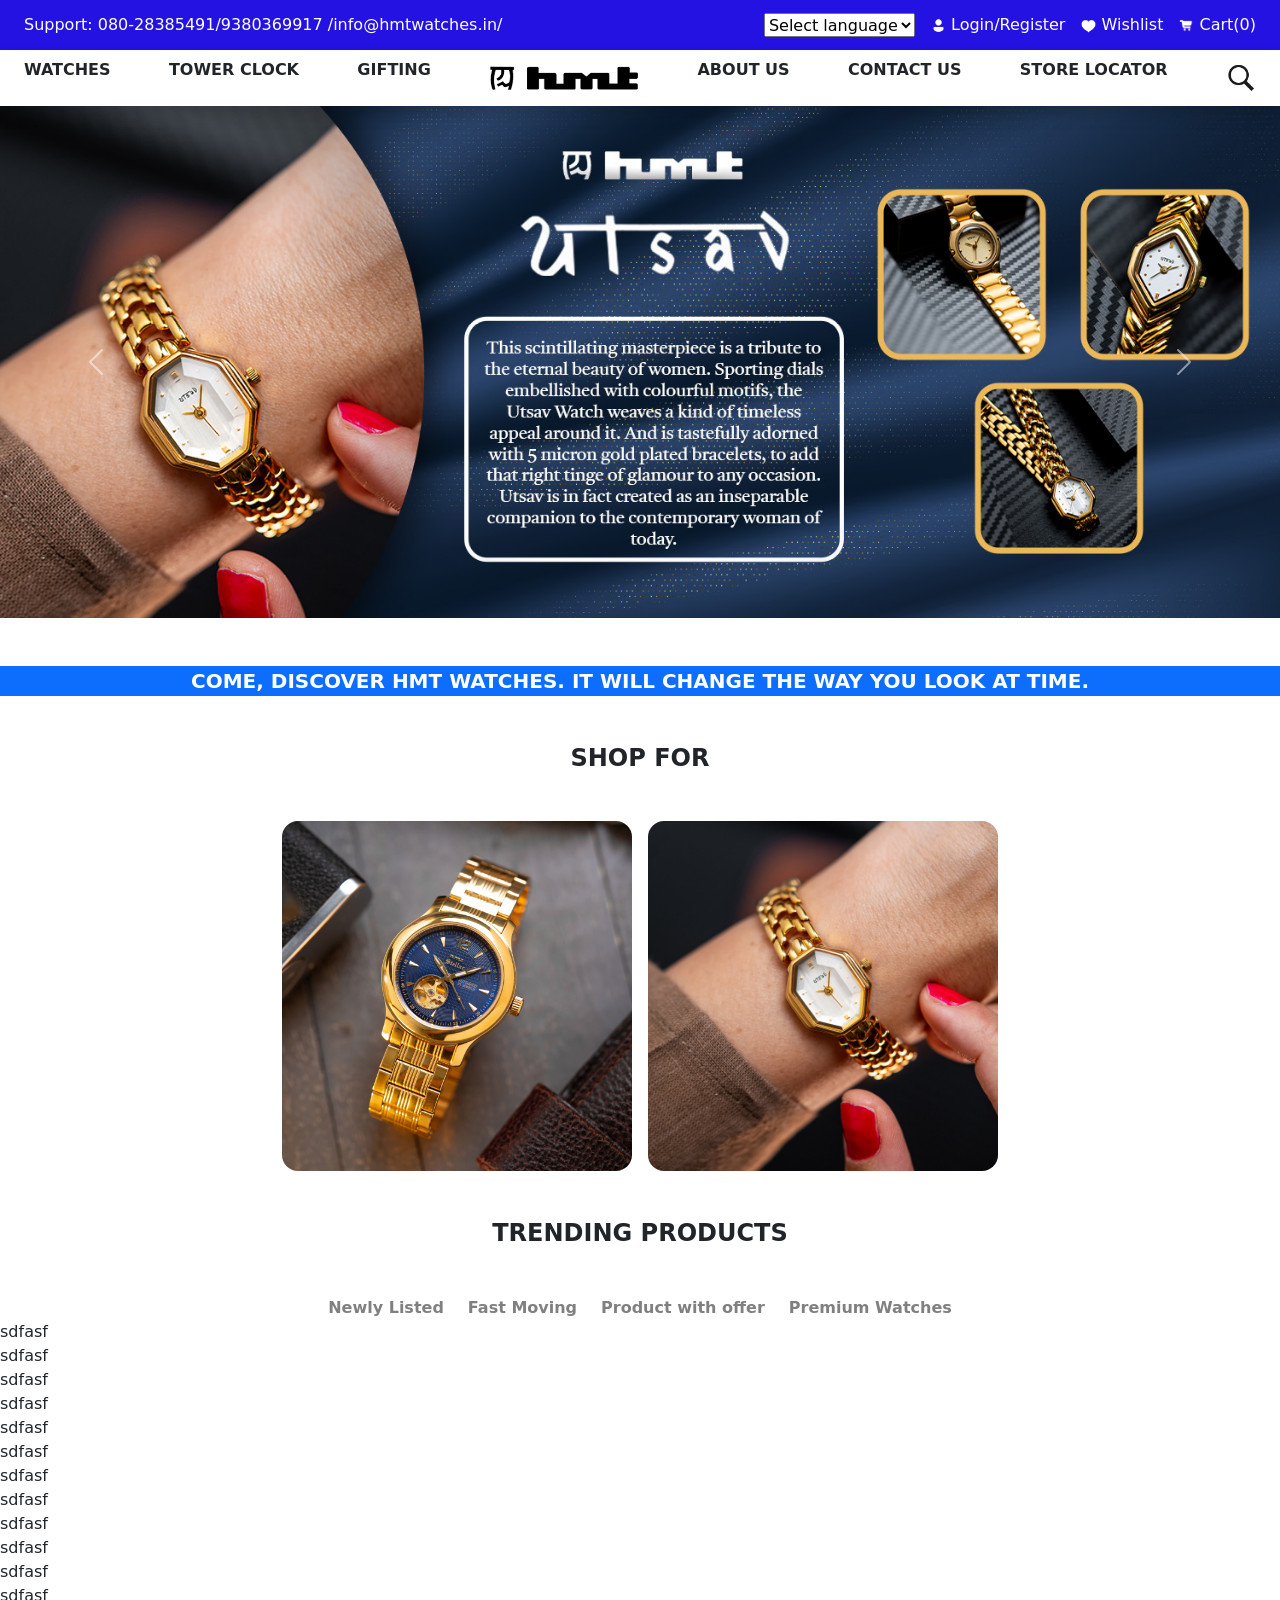
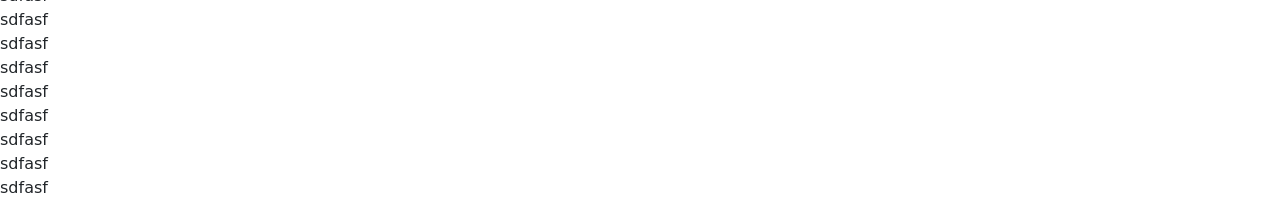
==== pages/homepage.html @ 68fa41b1 "HMT using Bootstrap started" ====
<!DOCTYPE html>
<html lang="en">
<head>
    <meta charset="UTF-8">
    <meta name="viewport" content="width=device-width, initial-scale=1.0">
    <title>HMT-Bootstrap</title>
    <link rel="stylesheet" href="/styles/style.css">
    <link href="https://cdn.jsdelivr.net/npm/bootstrap@5.3.8/dist/css/bootstrap.min.css" rel="stylesheet" integrity="sha384-sRIl4kxILFvY47J16cr9ZwB07vP4J8+LH7qKQnuqkuIAvNWLzeN8tE5YBujZqJLB" crossorigin="anonymous">
</head>
<body>
    <div class="navbar nav1  d-flex flex-wrap">
        <div class="support text-white px-4">Support: 080-28385491/9380369917 /info@hmtwatches.in/</div>
        <div class="cont px-4">
            <div class="options d-flex gap-3 text-white">
                <select name="language" id="language">
                    <option value="default">Select language </option>
                    <option value="Hindi">Hindi</option>
                </select>
                <div class="login-register">
                    <img src="/icons/user.png" alt="user image" id="icons">
                    Login/Register
                </div>
                <div class="wishlist">
                    <img src="/icons/heart.png" alt="heart image" id="icons">
                    Wishlist
                </div>
                <div class="cart">
                    <img src="/icons/cart.png" alt="user image" id="icons">
                    Cart(0)
                </div>
            </div>
        </div>
    </div>
    <div class="navbar px-4 d-flex gap-5 shadow fw-bold sticky-top bg-white">
        <P>WATCHES</P>
        <P>TOWER CLOCK</P>
        <p>GIFTING</p>
        <img src="/icons/logo.png" alt="logo" style="width: 150px; height: 31px;">
        <p>ABOUT US</p>
        <p>CONTACT US</p>
        <p>STORE LOCATOR</p>
        <img src="/icons/search.png" alt="search" id="icons" style="width: 30px; height: 30px;" >
    </div>

    <div class="carousel slide" id="carouselExampleAutoplaying" data-bs-ride="carousel">
        <div class="carousel-inner">
            <div class="carousel-item active">
                <img src="/images/image5.jpg" alt="Image1" class="d-block w-100">
            </div>
            <div class="carousel-item">
                <img src="/images/image5.jpg" alt="Image2" class="d-block w-100">
            </div>
            <div class="carousel-item">
                <img src="/images/image5.jpg" alt="Image3" class="d-block w-100">
            </div>
            <div class="carousel-item">
                <img src="/images/image5.jpg" alt="Image4" class="d-block w-100">
            </div>
            <div class="carousel-item ">
                <img src="/images/image5.jpg" alt="Image5" class="d-block w-100">
            </div>
        </div>

        <button class="carousel-control-prev" type="button" data-bs-target="#carouselExampleAutoplaying" data-bs-slide="prev">
            <span class="carousel-control-prev-icon" aria-hidden="true"></span>
            <span class="visually-hidden">Previous</span>
        </button>
        <button class="carousel-control-next" type="button" data-bs-target="#carouselExampleAutoplaying" data-bs-slide="next">
            <span class="carousel-control-next-icon" aria-hidden="true"></span>
            <span class="visually-hidden">Next</span>
        </button>


    </div>
    <div class="lead d-flex justify-content-center mt-5  fw-bold text-white bg-primary">COME, DISCOVER HMT WATCHES. IT WILL CHANGE THE WAY YOU LOOK AT TIME.</div>


    <div class="container">
        <h4 class="fw-bold d-flex justify-content-center mt-5 mb-5">SHOP FOR</h4>
    </div>
    <div class="img-cont d-flex flex-wrap justify-content-center gap-3">
        <img src="/images/men.jpg" alt="Men watch image" id="watch-men" class="rounded-4">
        <img src="/images/women.jpg" alt="Women watch image" id="watch-women" class="rounded-4">
    </div>

    <div class="container">
        <h4 class="fw-bold d-flex justify-content-center mt-5 mb-5"> TRENDING PRODUCTS</h4>
        <div class="options-cont d-flex gap-4 justify-content-center fw-bold">
            <div class="option">
                Newly Listed
            </div>
            <div class="option">
                Fast Moving
            </div>
            <div class="option">
                Product with offer
            </div>
            <div class="option">
                Premium Watches
            </div>
        </div>
    </div>

<div>sdfasf</div>
<div>sdfasf</div>
<div>sdfasf</div>
<div>sdfasf</div>
<div>sdfasf</div>
<div>sdfasf</div>
<div>sdfasf</div>
<div>sdfasf</div>
<div>sdfasf</div>
<div>sdfasf</div>
<div>sdfasf</div>
<div>sdfasf</div>
<div>sdfasf</div>
<div>sdfasf</div>
<div>sdfasf</div>




<div>sdfasf</div>


<div>sdfasf</div>

<div>sdfasf</div>










<div>sdfasf</div>


    <div>sdfasf</div>


    <script src="https://cdn.jsdelivr.net/npm/bootstrap@5.3.8/dist/js/bootstrap.bundle.min.js" integrity="sha384-FKyoEForCGlyvwx9Hj09JcYn3nv7wiPVlz7YYwJrWVcXK/BmnVDxM+D2scQbITxI" crossorigin="anonymous"></script>
</body>
</html>
---- styles/style.css ----
.nav1{
    background-color: rgb(35, 18, 226);
    min-height: 50px;
}

#icons{
    width: 15px;
    height: 15px;
}

#watch-men{
    max-width: 350px;
    
}
#watch-women{
    max-width: 350px;

}
.option{
    color: grey;
}
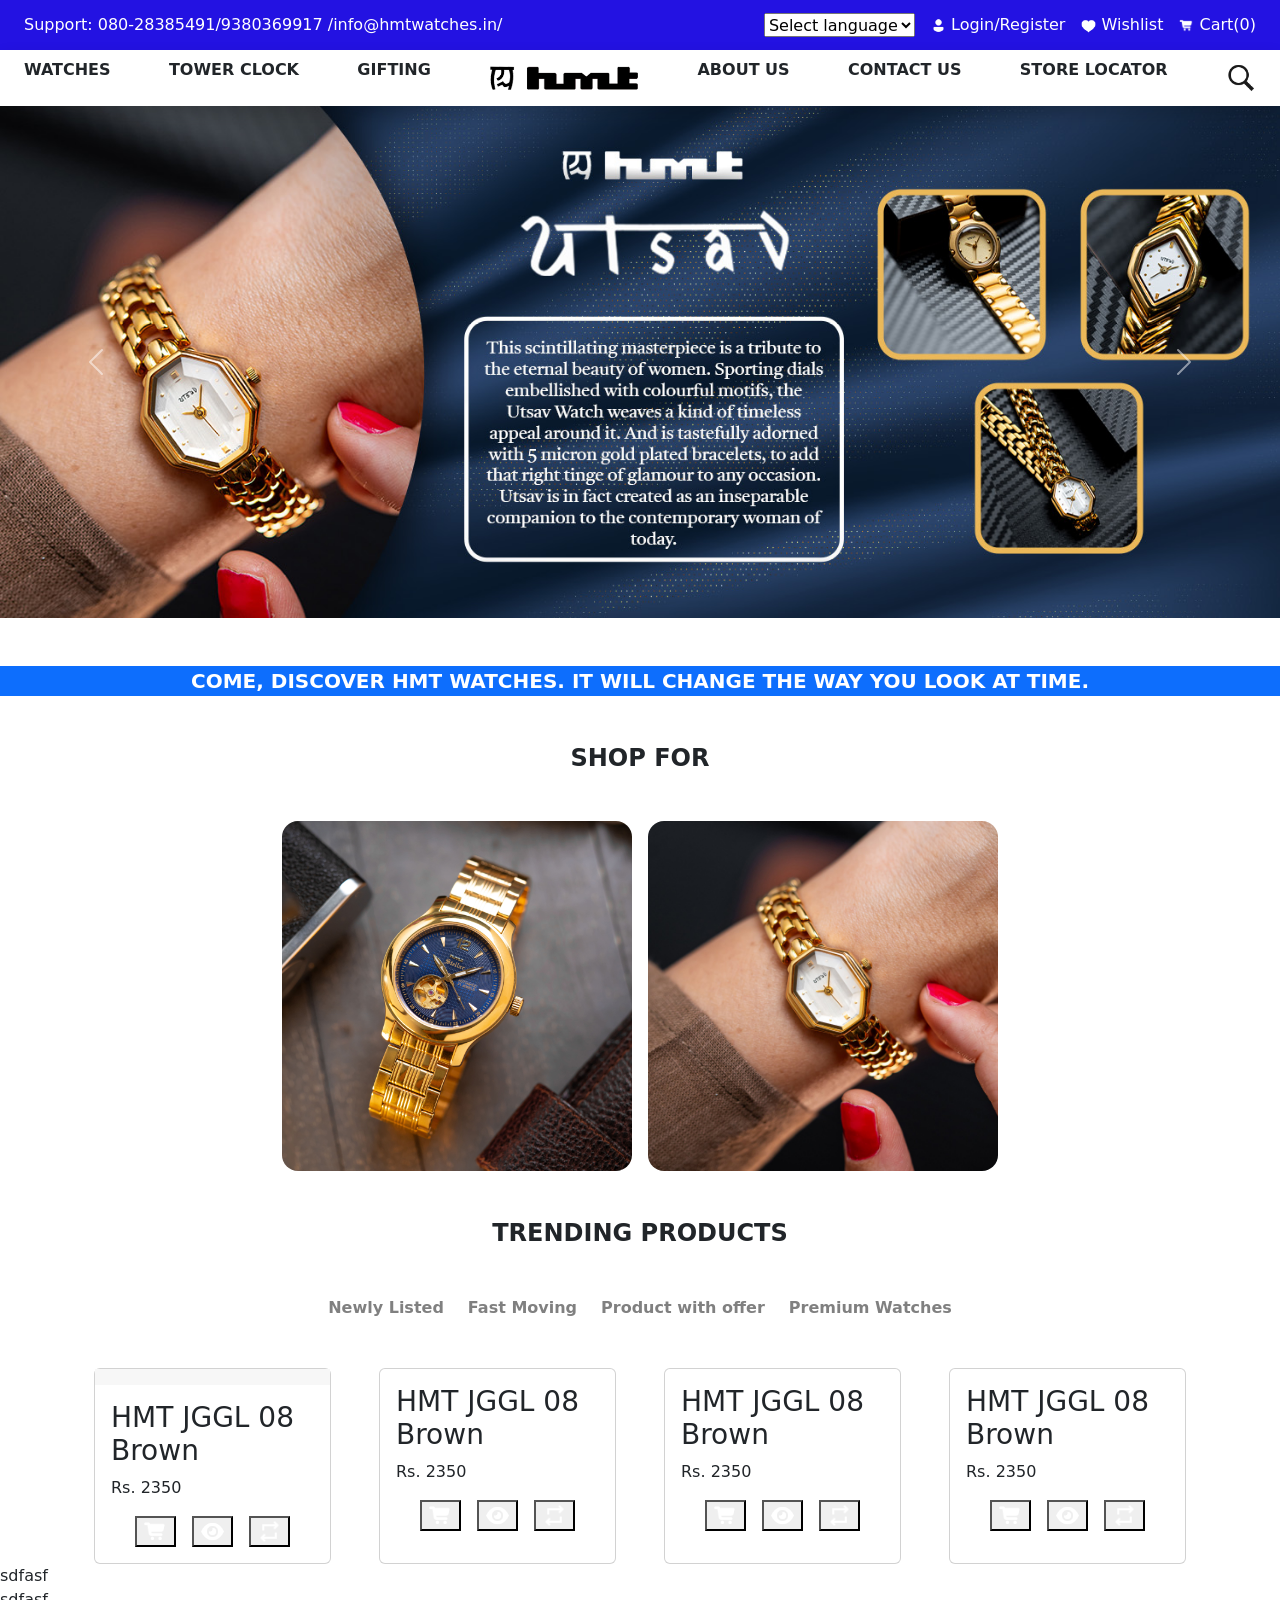
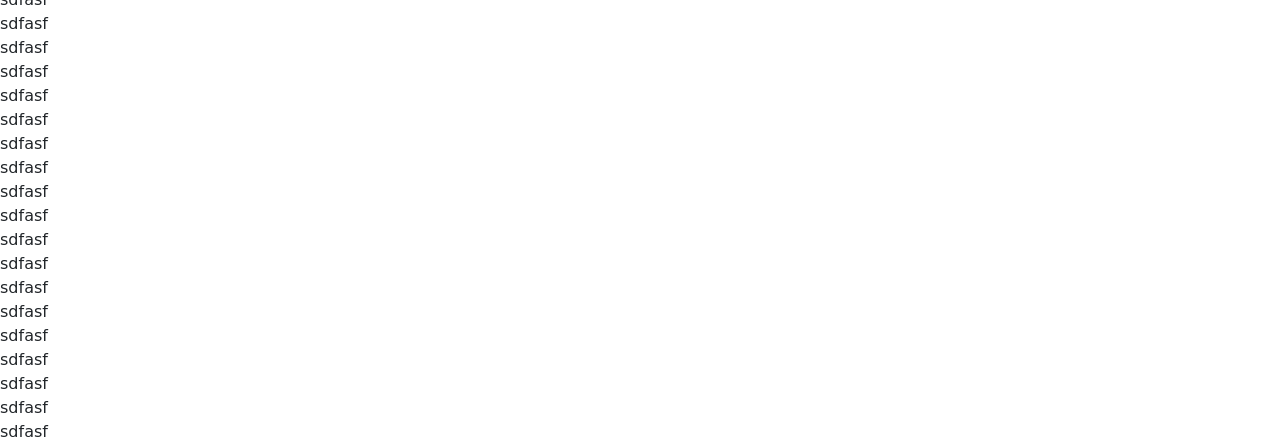
==== commit 920b3729: "Update on the project <Doing Scroll Gallery 1>" ====
--- a/pages/homepage.html
+++ b/pages/homepage.html
@@ -1,3 +1,6 @@
+<!-- Hours spent on this project - 4hours -->
+
+
 <!DOCTYPE html>
 <html lang="en">
 <head>
@@ -99,7 +102,74 @@
                 Premium Watches
             </div>
         </div>
-    </div>
+
+        <!-- Scroll Gallery -1 using bootstrap :/ -->
+         <div class="container mt-5 d-flex gap-5 justify-content-center">
+            <!-- Card 1 -->
+            <div class="card ">
+                <div class="cont-border d-flex justify-content-center py-2">
+                    <img src="https://www.hmtwatches.in/storage/app/public/image/all_images/1103261565822919.png" alt="" class="cont-border-img ">
+                </div>
+                <div class="card-body">
+                    <h3 class="card-title">HMT JGGL 08 Brown</h3>
+                    <p class="card-text">Rs. 2350</p>
+                    <div class="cont-btn d-flex gap-3 justify-content-center">
+                        <button type="button" class="img-fluid"><img src="/icons/cart.png" alt="" id="btn-options" class="cart-tooltip"></button>
+                        <button type="button" class="img-fluid"><img src="/icons/eye-solid.png" alt="" id="btn-options" class="eye-tooltip"></button>
+                        <button type="button" class="img-fluid"><img src="/icons/repeat.png" alt="" id="btn-options" class="repeat-tooltip"></button>
+                    </div>
+                </div>
+            </div>
+            <!-- Card 2 -->
+             <div class="card ">
+                <div class="cont-border d-flex justify-content-center">
+                    <img src="https://www.hmtwatches.in/storage/app/public/image/all_images/1103261565822919.png" alt="" class="cont-border-img">
+                </div>
+                <div class="card-body">
+                    <h3 class="card-title">HMT JGGL 08 Brown</h3>
+                    <p class="card-text">Rs. 2350</p>
+                    <div class="cont-btn d-flex gap-3 justify-content-center">
+                        <button type="button" class="img-fluid"><img src="/icons/cart.png" alt="" id="btn-options" class="cart-tooltip"></button>
+                        <button type="button" class="img-fluid"><img src="/icons/eye-solid.png" alt="" id="btn-options" class="eye-tooltip"></button>
+                        <button type="button" class="img-fluid"><img src="/icons/repeat.png" alt="" id="btn-options" class="repeat-tooltip"></button>
+                    </div>
+                </div>
+            </div>
+            <!-- Card 3 -->
+             <div class="card ">
+                <div class="cont-border d-flex justify-content-center">
+                    <img src="https://www.hmtwatches.in/storage/app/public/image/all_images/1103261565822919.png" alt="" class="cont-border-img">
+                </div>
+                <div class="card-body">
+                    <h3 class="card-title">HMT JGGL 08 Brown</h3>
+                    <p class="card-text">Rs. 2350</p>
+                    <div class="cont-btn d-flex gap-3 justify-content-center">
+                        <button type="button" class="img-fluid"><img src="/icons/cart.png" alt="" id="btn-options" class="cart-tooltip"></button>
+                        <button type="button" class="img-fluid"><img src="/icons/eye-solid.png" alt="" id="btn-options" class="eye-tooltip"></button>
+                        <button type="button" class="img-fluid"><img src="/icons/repeat.png" alt="" id="btn-options" class="repeat-tooltip"></button>
+                    </div>
+                </div>
+            </div>
+            <!-- Card 4 -->
+             <div class="card ">
+                <div class="cont-border d-flex justify-content-center">
+                    <img src="https://www.hmtwatches.in/storage/app/public/image/all_images/1103261565822919.png" alt="" class="cont-border-img">
+                </div>
+                <div class="card-body">
+                    <h3 class="card-title">HMT JGGL 08 Brown</h3>
+                    <p class="card-text">Rs. 2350</p>
+                    <div class="cont-btn d-flex gap-3 justify-content-center">
+                        <button type="button" class="img-fluid"><img src="/icons/cart.png" alt="" id="btn-options" class="cart-tooltip"></button>
+                        <button type="button" class="img-fluid"><img src="/icons/eye-solid.png" alt="" id="btn-options" class="eye-tooltip"></button>
+                        <button type="button" class="img-fluid"><img src="/icons/repeat.png" alt="" id="btn-options" class="repeat-tooltip"></button>
+                    </div>
+                </div>
+            </div>
+         </div>
+    </div>
+
+
+
 
 <div>sdfasf</div>
 <div>sdfasf</div>
--- a/styles/style.css
+++ b/styles/style.css
@@ -18,4 +18,23 @@
 }
 .option{
     color: grey;
+}
+.card{
+    width: 250px;
+    height: 315px;
+}
+.cont-border {
+    background-color: #f7f7f7
+}
+.cont-border-img{
+    width: 90%;
+    height: auto;
+    /* background-color: grey; */
+
+}
+#btn-options{
+    /* width: 50%;
+    height: auto; */
+    width: 25px;
+    height: 25px;
 }
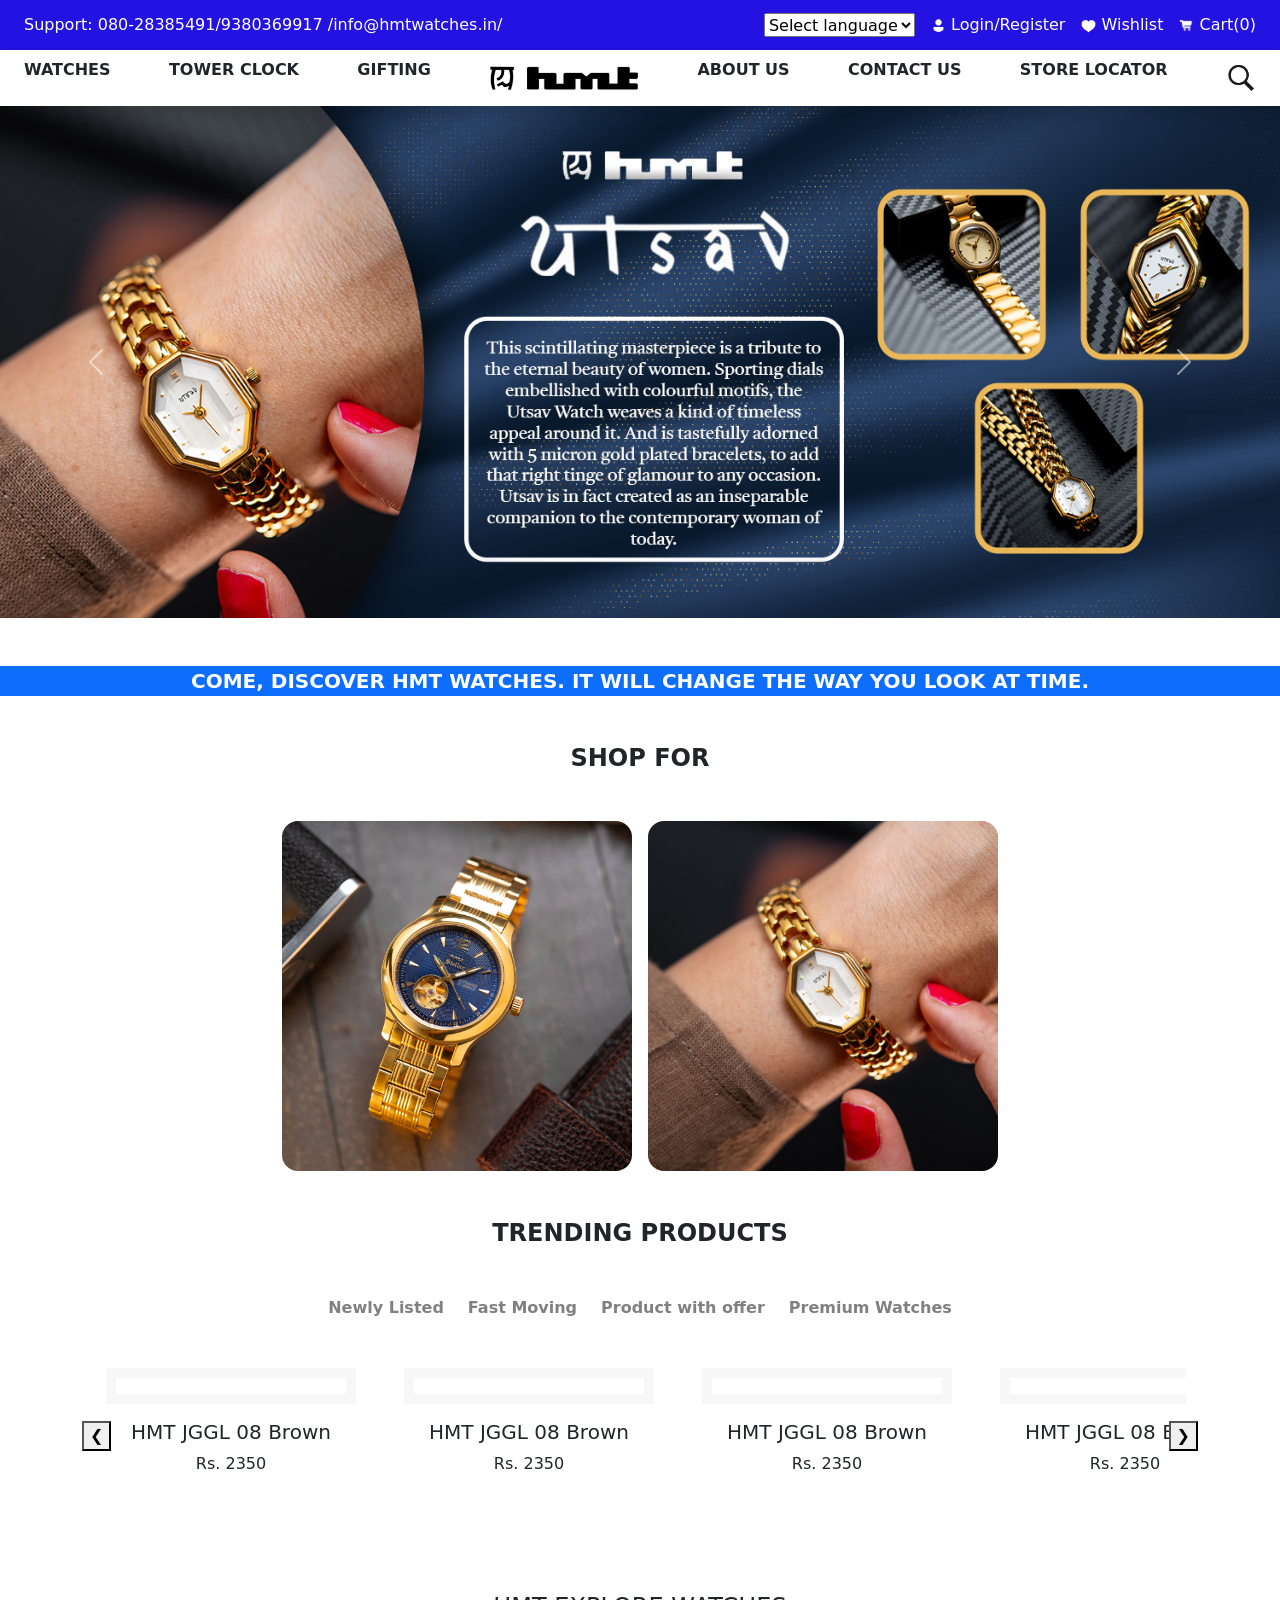
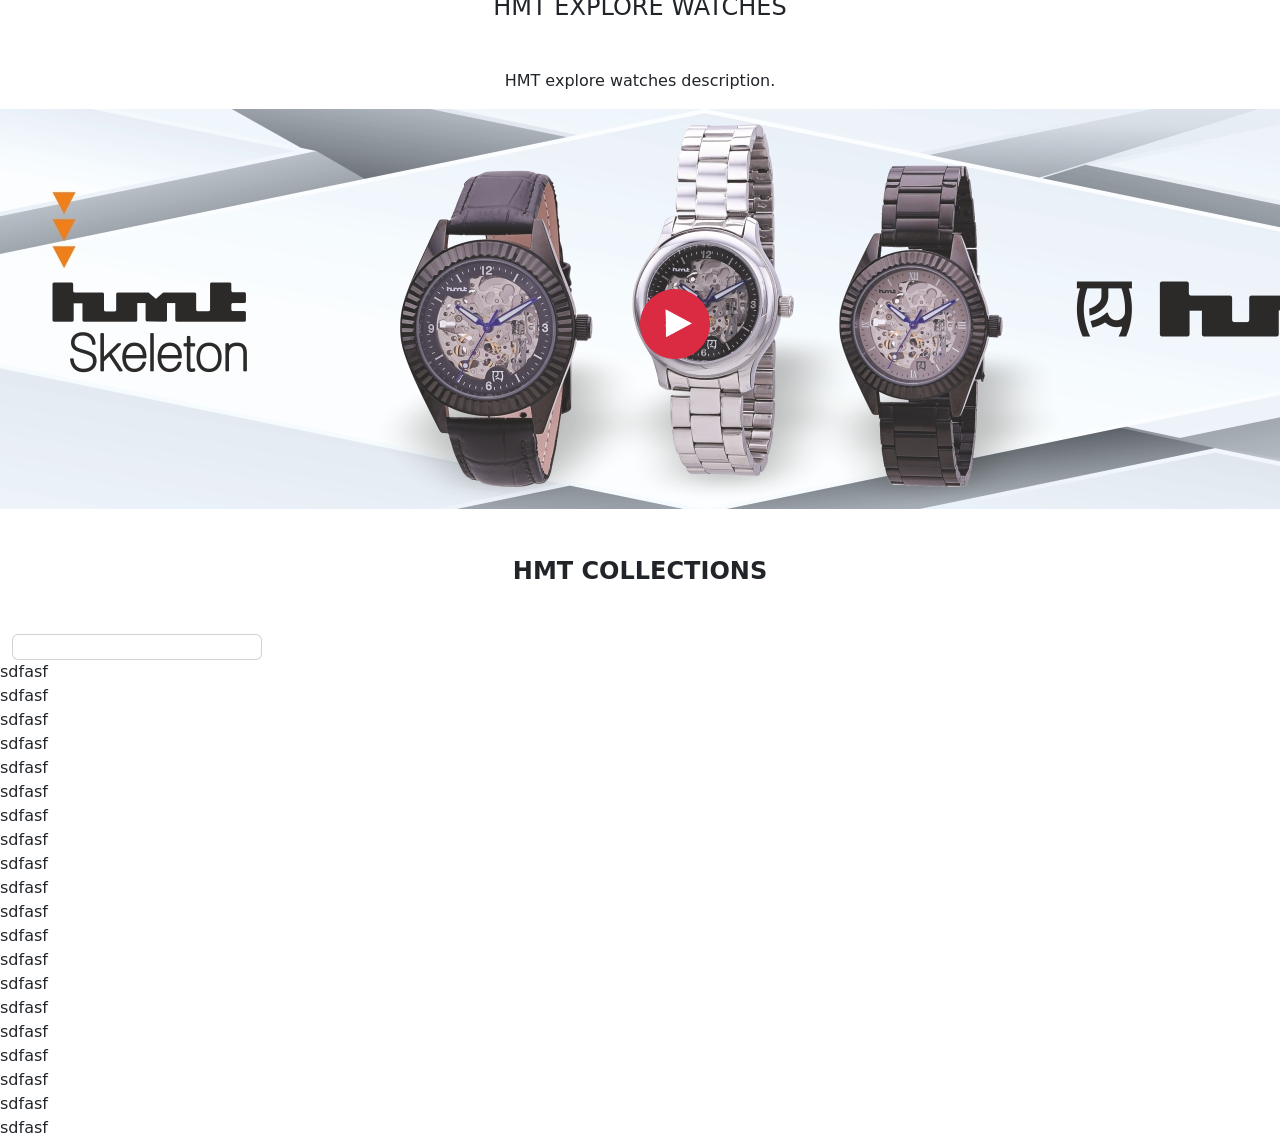
==== commit bb3df1cd: "Scroll-Gallery Module Completed" ====
--- a/pages/homepage.html
+++ b/pages/homepage.html
@@ -1,5 +1,6 @@
-<!-- Hours spent on this project - 4hours -->
-
+<!-- Hours I spent on this project - 6hours -->
+<!-- Hours you spent on this project - 0hours
+ pls update the time -->
 
 <!DOCTYPE html>
 <html lang="en">
@@ -8,6 +9,7 @@
     <meta name="viewport" content="width=device-width, initial-scale=1.0">
     <title>HMT-Bootstrap</title>
     <link rel="stylesheet" href="/styles/style.css">
+    
     <link href="https://cdn.jsdelivr.net/npm/bootstrap@5.3.8/dist/css/bootstrap.min.css" rel="stylesheet" integrity="sha384-sRIl4kxILFvY47J16cr9ZwB07vP4J8+LH7qKQnuqkuIAvNWLzeN8tE5YBujZqJLB" crossorigin="anonymous">
 </head>
 <body>
@@ -104,114 +106,240 @@
         </div>
 
         <!-- Scroll Gallery -1 using bootstrap :/ -->
-         <div class="container mt-5 d-flex gap-5 justify-content-center">
-            <!-- Card 1 -->
-            <div class="card ">
-                <div class="cont-border d-flex justify-content-center py-2">
-                    <img src="https://www.hmtwatches.in/storage/app/public/image/all_images/1103261565822919.png" alt="" class="cont-border-img ">
-                </div>
-                <div class="card-body">
-                    <h3 class="card-title">HMT JGGL 08 Brown</h3>
-                    <p class="card-text">Rs. 2350</p>
-                    <div class="cont-btn d-flex gap-3 justify-content-center">
-                        <button type="button" class="img-fluid"><img src="/icons/cart.png" alt="" id="btn-options" class="cart-tooltip"></button>
-                        <button type="button" class="img-fluid"><img src="/icons/eye-solid.png" alt="" id="btn-options" class="eye-tooltip"></button>
-                        <button type="button" class="img-fluid"><img src="/icons/repeat.png" alt="" id="btn-options" class="repeat-tooltip"></button>
-                    </div>
-                </div>
-            </div>
-            <!-- Card 2 -->
-             <div class="card ">
-                <div class="cont-border d-flex justify-content-center">
-                    <img src="https://www.hmtwatches.in/storage/app/public/image/all_images/1103261565822919.png" alt="" class="cont-border-img">
-                </div>
-                <div class="card-body">
-                    <h3 class="card-title">HMT JGGL 08 Brown</h3>
-                    <p class="card-text">Rs. 2350</p>
-                    <div class="cont-btn d-flex gap-3 justify-content-center">
-                        <button type="button" class="img-fluid"><img src="/icons/cart.png" alt="" id="btn-options" class="cart-tooltip"></button>
-                        <button type="button" class="img-fluid"><img src="/icons/eye-solid.png" alt="" id="btn-options" class="eye-tooltip"></button>
-                        <button type="button" class="img-fluid"><img src="/icons/repeat.png" alt="" id="btn-options" class="repeat-tooltip"></button>
-                    </div>
-                </div>
-            </div>
-            <!-- Card 3 -->
-             <div class="card ">
-                <div class="cont-border d-flex justify-content-center">
-                    <img src="https://www.hmtwatches.in/storage/app/public/image/all_images/1103261565822919.png" alt="" class="cont-border-img">
-                </div>
-                <div class="card-body">
-                    <h3 class="card-title">HMT JGGL 08 Brown</h3>
-                    <p class="card-text">Rs. 2350</p>
-                    <div class="cont-btn d-flex gap-3 justify-content-center">
-                        <button type="button" class="img-fluid"><img src="/icons/cart.png" alt="" id="btn-options" class="cart-tooltip"></button>
-                        <button type="button" class="img-fluid"><img src="/icons/eye-solid.png" alt="" id="btn-options" class="eye-tooltip"></button>
-                        <button type="button" class="img-fluid"><img src="/icons/repeat.png" alt="" id="btn-options" class="repeat-tooltip"></button>
-                    </div>
-                </div>
-            </div>
-            <!-- Card 4 -->
-             <div class="card ">
-                <div class="cont-border d-flex justify-content-center">
-                    <img src="https://www.hmtwatches.in/storage/app/public/image/all_images/1103261565822919.png" alt="" class="cont-border-img">
-                </div>
-                <div class="card-body">
-                    <h3 class="card-title">HMT JGGL 08 Brown</h3>
-                    <p class="card-text">Rs. 2350</p>
-                    <div class="cont-btn d-flex gap-3 justify-content-center">
-                        <button type="button" class="img-fluid"><img src="/icons/cart.png" alt="" id="btn-options" class="cart-tooltip"></button>
-                        <button type="button" class="img-fluid"><img src="/icons/eye-solid.png" alt="" id="btn-options" class="eye-tooltip"></button>
-                        <button type="button" class="img-fluid"><img src="/icons/repeat.png" alt="" id="btn-options" class="repeat-tooltip"></button>
-                    </div>
-                </div>
-            </div>
-         </div>
-    </div>
-
-
-
-
-<div>sdfasf</div>
-<div>sdfasf</div>
-<div>sdfasf</div>
-<div>sdfasf</div>
-<div>sdfasf</div>
-<div>sdfasf</div>
-<div>sdfasf</div>
-<div>sdfasf</div>
-<div>sdfasf</div>
-<div>sdfasf</div>
-<div>sdfasf</div>
-<div>sdfasf</div>
-<div>sdfasf</div>
-<div>sdfasf</div>
-<div>sdfasf</div>
-
-
-
-
-<div>sdfasf</div>
-
-
-<div>sdfasf</div>
-
-<div>sdfasf</div>
-
-
-
-
-
-
-
-
-
-
-<div>sdfasf</div>
-
-
-    <div>sdfasf</div>
-
-
-    <script src="https://cdn.jsdelivr.net/npm/bootstrap@5.3.8/dist/js/bootstrap.bundle.min.js" integrity="sha384-FKyoEForCGlyvwx9Hj09JcYn3nv7wiPVlz7YYwJrWVcXK/BmnVDxM+D2scQbITxI" crossorigin="anonymous"></script>
+
+        <div class="container-fluid position-relative">
+            <button class="position-absolute" id="prev2">&#10094;</button>
+            <div class="container scroll-gallery  mt-5 d-flex gap-5 justify-content-start overflow-auto ">
+                <!-- Card 1 -->
+                <div class="card border-0 ">
+                    <div class="cont-border d-flex justify-content-center py-2">
+                        <img src="https://www.hmtwatches.in/storage/app/public/image/all_images/1103261565822919.png" alt="" class="cont-border-img ">
+                    </div>
+                    <div class="card-body  justify-content-center">
+                        <h5 class="card-title text-center" >HMT JGGL 08 Brown</h5>
+                        <p class="card-text text-center">Rs. 2350</p>
+                        <!-- <div class="cont-btn d-flex d-none gap-4 justify-content-center"> -->
+                        <div class="cont-btn d-flex gap-4 justify-content-center">                        
+                            <button type="button" class="btn rounded-3 border-0" id="cont-btn-btn" data-bs-toggle="tooltip" data-bs-placement="top" title="Notify Me"><img src="/icons/cart.png" alt="" class="cart-img"></button>
+                            <button type="button" class="btn rounded-3 border-0" id="cont-btn-btn" data-bs-toggle="tooltip" data-bs-placement="top" title="Quick view"><img src="/icons/eye-solid.png" alt="" class="cart-img"></button>
+                            <button type="button" class="btn rounded-3 border-0" id="cont-btn-btn" data-bs-toggle="tooltip" data-bs-placement="top" title="Compare"><img src="/icons/repeat.png" alt="" class="cart-img"></button>
+                        </div>
+                    </div>
+                </div>
+                <!-- Card 2 -->
+                 <div class="card border-0 ">
+                    <div class="cont-border d-flex justify-content-center py-2">
+                        <img src="https://www.hmtwatches.in/storage/app/public/image/all_images/1103261565822919.png" alt="" class="cont-border-img ">
+                    </div>
+                    <div class="card-body">
+                        <h5 class="card-title text-center">HMT JGGL 08 Brown</h5>
+                        <p class="card-text text-center">Rs. 2350</p>
+                        <div class="cont-btn d-flex gap-4 justify-content-center">
+            
+                            <button type="button" class="btn rounded-3 border-0" id="cont-btn-btn" data-bs-toggle="tooltip" data-bs-placement="top" title="Notify Me"><img src="/icons/cart.png" alt="" class="cart-img"></button>
+                            <button type="button" class="btn rounded-3 border-0" id="cont-btn-btn" data-bs-toggle="tooltip" data-bs-placement="top" title="Quick view"><img src="/icons/eye-solid.png" alt="" class="cart-img"></button>
+                            <button type="button" class="btn rounded-3 border-0" id="cont-btn-btn" data-bs-toggle="tooltip" data-bs-placement="top" title="Compare"><img src="/icons/repeat.png" alt="" class="cart-img"></button>
+                        </div>
+                    </div>
+                </div>
+                <!-- Card 3 -->
+                 <div class="card border-0 ">
+                    <div class="cont-border d-flex justify-content-center py-2">
+                        <img src="https://www.hmtwatches.in/storage/app/public/image/all_images/1103261565822919.png" alt="" class="cont-border-img ">
+                    </div>
+                    <div class="card-body">
+                        <h5 class="card-title text-center">HMT JGGL 08 Brown</h5>
+                        <p class="card-text text-center">Rs. 2350</p>
+                        <div class="cont-btn d-flex gap-4 justify-content-center">
+            
+                            <button type="button" class="btn rounded-3 border-0" id="cont-btn-btn" data-bs-toggle="tooltip" data-bs-placement="top" title="Notify Me"><img src="/icons/cart.png" alt="" class="cart-img"></button>
+                            <button type="button" class="btn rounded-3 border-0" id="cont-btn-btn" data-bs-toggle="tooltip" data-bs-placement="top" title="Quick view"><img src="/icons/eye-solid.png" alt="" class="cart-img"></button>
+                            <button type="button" class="btn rounded-3 border-0" id="cont-btn-btn" data-bs-toggle="tooltip" data-bs-placement="top" title="Compare"><img src="/icons/repeat.png" alt="" class="cart-img"></button>
+                        </div>
+                    </div>
+                </div>
+                <!-- Card 4 -->
+                <div class="card border-0 ">
+                    <div class="cont-border d-flex justify-content-center py-2">
+                        <img src="https://www.hmtwatches.in/storage/app/public/image/all_images/1103261565822919.png" alt="" class="cont-border-img ">
+                    </div>
+                    <div class="card-body">
+                        <h5 class="card-title text-center">HMT JGGL 08 Brown</h5>
+                        <p class="card-text text-center">Rs. 2350</p>
+                        <div class="cont-btn d-flex gap-4 justify-content-center">
+            
+                            <button type="button" class="btn rounded-3 border-0" id="cont-btn-btn" data-bs-toggle="tooltip" data-bs-placement="top" title="Notify Me"><img src="/icons/cart.png" alt="" class="cart-img"></button>
+                            <button type="button" class="btn rounded-3 border-0" id="cont-btn-btn" data-bs-toggle="tooltip" data-bs-placement="top" title="Quick view"><img src="/icons/eye-solid.png" alt="" class="cart-img"></button>
+                            <button type="button" class="btn rounded-3 border-0" id="cont-btn-btn" data-bs-toggle="tooltip" data-bs-placement="top" title="Compare"><img src="/icons/repeat.png" alt="" class="cart-img"></button>
+                        </div>
+                    </div>
+                </div>
+                <!-- Card 5 -->
+                 <div class="card border-0 ">
+                    <div class="cont-border d-flex justify-content-center py-2">
+                        <img src="https://www.hmtwatches.in/storage/app/public/image/all_images/1103261565822919.png" alt="" class="cont-border-img ">
+                    </div>
+                    <div class="card-body">
+                        <h5 class="card-title text-center">HMT JGGL 08 Brown</h5>
+                        <p class="card-text text-center">Rs. 2350</p>
+                        <div class="cont-btn d-flex gap-4 justify-content-center">
+            
+                            <button type="button" class="btn rounded-3 border-0" id="cont-btn-btn" data-bs-toggle="tooltip" data-bs-placement="top" title="Notify Me"><img src="/icons/cart.png" alt="" class="cart-img"></button>
+                            <button type="button" class="btn rounded-3 border-0" id="cont-btn-btn" data-bs-toggle="tooltip" data-bs-placement="top" title="Quick view"><img src="/icons/eye-solid.png" alt="" class="cart-img"></button>
+                            <button type="button" class="btn rounded-3 border-0" id="cont-btn-btn" data-bs-toggle="tooltip" data-bs-placement="top" title="Compare"><img src="/icons/repeat.png" alt="" class="cart-img"></button>
+                        </div>
+                    </div>
+                </div>
+                <!-- Card-6 -->
+                 <div class="card border-0 ">
+                    <div class="cont-border d-flex justify-content-center py-2">
+                        <img src="https://www.hmtwatches.in/storage/app/public/image/all_images/1103261565822919.png" alt="" class="cont-border-img ">
+                    </div>
+                    <div class="card-body">
+                        <h5 class="card-title text-center">HMT JGGL 08 Brown</h5>
+                        <p class="card-text text-center">Rs. 2350</p>
+                        <div class="cont-btn d-flex gap-4 justify-content-center">
+            
+                            <button type="button" class="btn rounded-3 border-0" id="cont-btn-btn" data-bs-toggle="tooltip" data-bs-placement="top" title="Notify Me"><img src="/icons/cart.png" alt="" class="cart-img"></button>
+                            <button type="button" class="btn rounded-3 border-0" id="cont-btn-btn" data-bs-toggle="tooltip" data-bs-placement="top" title="Quick view"><img src="/icons/eye-solid.png" alt="" class="cart-img"></button>
+                            <button type="button" class="btn rounded-3 border-0" id="cont-btn-btn" data-bs-toggle="tooltip" data-bs-placement="top" title="Compare"><img src="/icons/repeat.png" alt="" class="cart-img"></button>
+                        </div>
+                    </div>
+                </div>
+                <!-- Card 7 -->
+                 <div class="card border-0 ">
+                    <div class="cont-border d-flex justify-content-center py-2">
+                        <img src="https://www.hmtwatches.in/storage/app/public/image/all_images/1103261565822919.png" alt="" class="cont-border-img ">
+                    </div>
+                    <div class="card-body">
+                        <h5 class="card-title text-center">HMT JGGL 08 Brown</h5>
+                        <p class="card-text text-center">Rs. 2350</p>
+                        <div class="cont-btn d-flex gap-4 justify-content-center">
+            
+                            <button type="button" class="btn rounded-3 border-0" id="cont-btn-btn" data-bs-toggle="tooltip" data-bs-placement="top" title="Notify Me"><img src="/icons/cart.png" alt="" class="cart-img"></button>
+                            <button type="button" class="btn rounded-3 border-0" id="cont-btn-btn" data-bs-toggle="tooltip" data-bs-placement="top" title="Quick view"><img src="/icons/eye-solid.png" alt="" class="cart-img"></button>
+                            <button type="button" class="btn rounded-3 border-0" id="cont-btn-btn" data-bs-toggle="tooltip" data-bs-placement="top" title="Compare"><img src="/icons/repeat.png" alt="" class="cart-img"></button>
+                        </div>
+                    </div>
+                </div>
+                <!-- Card 8 -->
+                 <div class="card border-0 ">
+                    <div class="cont-border d-flex justify-content-center py-2">
+                        <img src="https://www.hmtwatches.in/storage/app/public/image/all_images/1103261565822919.png" alt="" class="cont-border-img ">
+                    </div>
+                    <div class="card-body">
+                        <h5 class="card-title text-center">HMT JGGL 08 Brown</h5>
+                        <p class="card-text text-center">Rs. 2350</p>
+                        <div class="cont-btn d-flex gap-4 justify-content-center">
+            
+                            <button type="button" class="btn rounded-3 border-0" id="cont-btn-btn" data-bs-toggle="tooltip" data-bs-placement="top" title="Notify Me"><img src="/icons/cart.png" alt="" class="cart-img"></button>
+                            <button type="button" class="btn rounded-3 border-0" id="cont-btn-btn" data-bs-toggle="tooltip" data-bs-placement="top" title="Quick view"><img src="/icons/eye-solid.png" alt="" class="cart-img"></button>
+                            <button type="button" class="btn rounded-3 border-0" id="cont-btn-btn" data-bs-toggle="tooltip" data-bs-placement="top" title="Compare"><img src="/icons/repeat.png" alt="" class="cart-img"></button>
+                        </div>
+                    </div>
+                </div>
+                <!-- Card 9 -->
+                 <div class="card border-0 ">
+                    <div class="cont-border d-flex justify-content-center py-2">
+                        <img src="https://www.hmtwatches.in/storage/app/public/image/all_images/1103261565822919.png" alt="" class="cont-border-img ">
+                    </div>
+                    <div class="card-body">
+                        <h5 class="card-title text-center">HMT JGGL 08 Brown</h5>
+                        <p class="card-text text-center">Rs. 2350</p>
+                        <div class="cont-btn d-flex gap-4 justify-content-center">
+            
+                            <button type="button" class="btn rounded-3 border-0" id="cont-btn-btn" data-bs-toggle="tooltip" data-bs-placement="top" title="Notify Me"><img src="/icons/cart.png" alt="" class="cart-img"></button>
+                            <button type="button" class="btn rounded-3 border-0" id="cont-btn-btn" data-bs-toggle="tooltip" data-bs-placement="top" title="Quick view"><img src="/icons/eye-solid.png" alt="" class="cart-img"></button>
+                            <button type="button" class="btn rounded-3 border-0" id="cont-btn-btn" data-bs-toggle="tooltip" data-bs-placement="top" title="Compare"><img src="/icons/repeat.png" alt="" class="cart-img"></button>
+                        </div>
+                    </div>
+                </div>
+                <!-- Card 10 -->
+                 <div class="card border-0 ">
+                    <div class="cont-border d-flex justify-content-center py-2">
+                        <img src="https://www.hmtwatches.in/storage/app/public/image/all_images/1103261565822919.png" alt="" class="cont-border-img ">
+                    </div>
+                    <div class="card-body">
+                        <h5 class="card-title text-center">HMT JGGL 08 Brown</h5>
+                        <p class="card-text text-center">Rs. 2350</p>
+                        <div class="cont-btn d-flex gap-4 justify-content-center">
+            
+                            <button type="button" class="btn rounded-3 border-0" id="cont-btn-btn" data-bs-toggle="tooltip" data-bs-placement="top" title="Notify Me"><img src="/icons/cart.png" alt="" class="cart-img"></button>
+                            <button type="button" class="btn rounded-3 border-0" id="cont-btn-btn" data-bs-toggle="tooltip" data-bs-placement="top" title="Quick view"><img src="/icons/eye-solid.png" alt="" class="cart-img"></button>
+                            <button type="button" class="btn rounded-3 border-0" id="cont-btn-btn" data-bs-toggle="tooltip" data-bs-placement="top" title="Compare"><img src="/icons/repeat.png" alt="" class="cart-img"></button>
+                        </div>
+                    </div>
+                </div>
+            </div>
+            <button class="position-absolute" id="next2">&#10095;</button>
+        </div>
+    </div>
+    <h4 class=" d-flex justify-content-center mt-5 mb-5"> HMT EXPLORE WATCHES</h4>
+    <p class="d-flex justify-content-center">HMT explore watches description.</p>
+    <div class="explore position-relative">
+        <img class="" src="/images/image4.jpg" alt="">
+        <img class="position-absolute" id="play-button" src="/icons/play-button.png" alt="">
+    </div>
+    <h4 class="fw-bold d-flex justify-content-center mt-5 mb-5"> HMT COLLECTIONS</h4>
+
+        <div class="container-fluid">
+            <div class="scroll-gallery">
+                <div class="card">
+                    <div class="card-border">
+                        <img src="https://www.hmtwatches.in/storage/app/public/image/collections/24957255544.jpg" alt="">
+                    </div>
+                </div>
+            </div>
+        </div>
+
+
+
+
+
+
+
+<div>sdfasf</div>
+<div>sdfasf</div>
+<div>sdfasf</div>
+<div>sdfasf</div>
+<div>sdfasf</div>
+<div>sdfasf</div>
+<div>sdfasf</div>
+<div>sdfasf</div>
+<div>sdfasf</div>
+<div>sdfasf</div>
+<div>sdfasf</div>
+<div>sdfasf</div>
+<div>sdfasf</div>
+<div>sdfasf</div>
+<div>sdfasf</div>
+
+
+
+
+<div>sdfasf</div>
+
+
+<div>sdfasf</div>
+
+<div>sdfasf</div>
+
+
+
+
+
+
+
+
+
+
+<div>sdfasf</div>
+
+
+<div>sdfasf</div>
+
+<script src="https://cdn.jsdelivr.net/npm/bootstrap@5.3.7/dist/js/bootstrap.bundle.min.js"></script>
+<script src="/scripts/script.js"></script>
+
 </body>
 </html>
--- a/styles/style.css
+++ b/styles/style.css
@@ -1,5 +1,5 @@
 .nav1{
-    background-color: rgb(35, 18, 226);
+    background-color: #2312e2;
     min-height: 50px;
 }
 
@@ -14,27 +14,82 @@
 }
 #watch-women{
     max-width: 350px;
-
+    
 }
 .option{
     color: grey;
 }
+
+.scroll-gallery::-webkit-scrollbar{
+    display: none;
+}
 .card{
     width: 250px;
     height: 315px;
+    flex-shrink: 0;
+}
+/* .watch-btns
+{
+    opacity: 0;
+    transition: 0.5s ease;
+} */
+.cont-btn{
+    opacity: 0;
+    visibility: hidden;
+    transition: 0.3s ease;
+}
+/* 
+.card:hover .cont-btn
+{
+    cursor: pointer;
+    opacity: 1;
+} */
+ .card:hover .cont-btn{
+    opacity:1;
+    visibility:visible;
+    cursor:pointer;
 }
 .cont-border {
-    background-color: #f7f7f7
-}
-.cont-border-img{
-    width: 90%;
-    height: auto;
-    /* background-color: grey; */
+    /* background-color: #f7f7f7; */
+    border: 10px #f7f7f7 solid;
+    overflow: hidden;
+    
 
 }
-#btn-options{
+
+.cont-border-img{
+    width: 100%;
+    height: auto;
+}
+
+.cont-border-img:hover{
+    transform: scale(1.5);
+}
+.cart-img{
     /* width: 50%;
     height: auto; */
     width: 25px;
     height: 25px;
-}+}
+
+#cont-btn-btn {
+    background-color: #2312e2;
+
+}
+#prev2{
+    top: 30%;
+    left: 0px;
+    z-index: 10;
+}
+#next2{
+    top: 30%;
+    right: 0px;
+    z-index: 10;
+    transform: translate(-20,-20);
+}
+#play-button{
+    width: 70px;
+    height: 70px;
+    top: 45%;
+    left: 50%;
+}
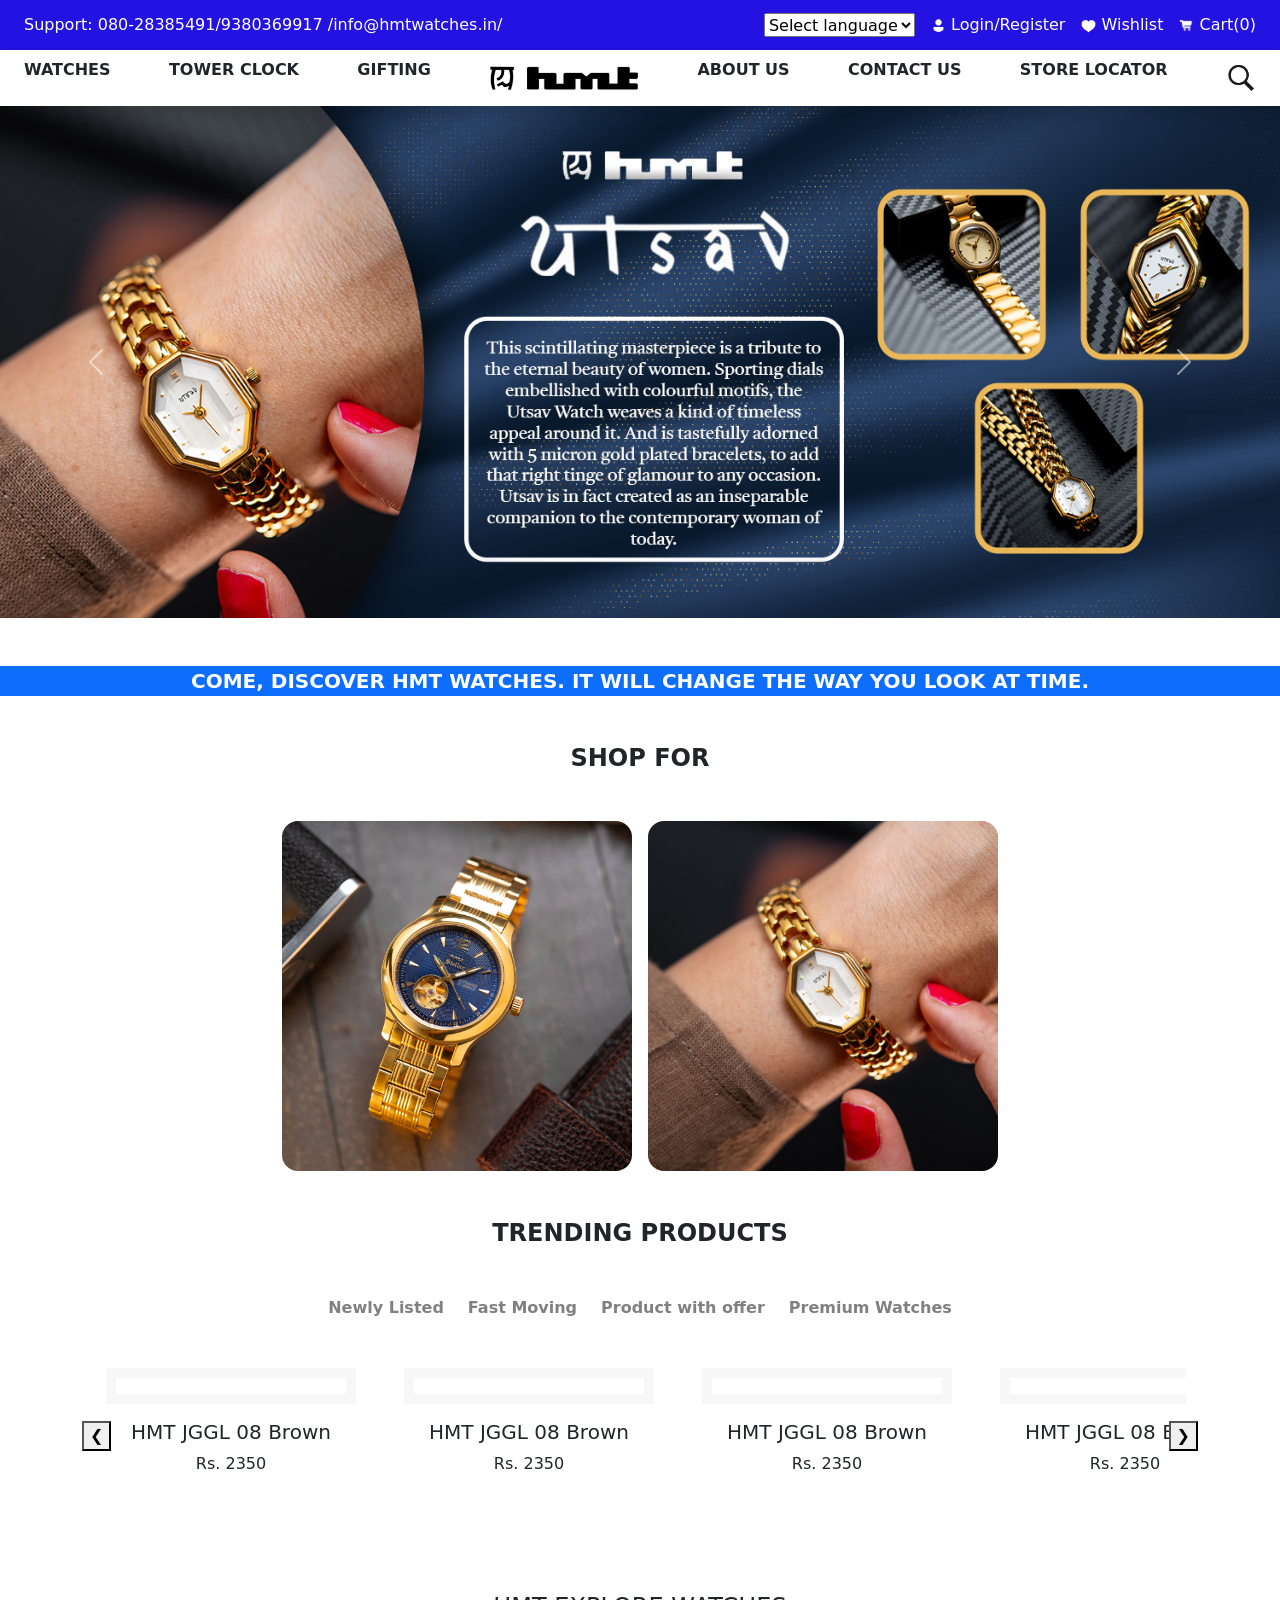
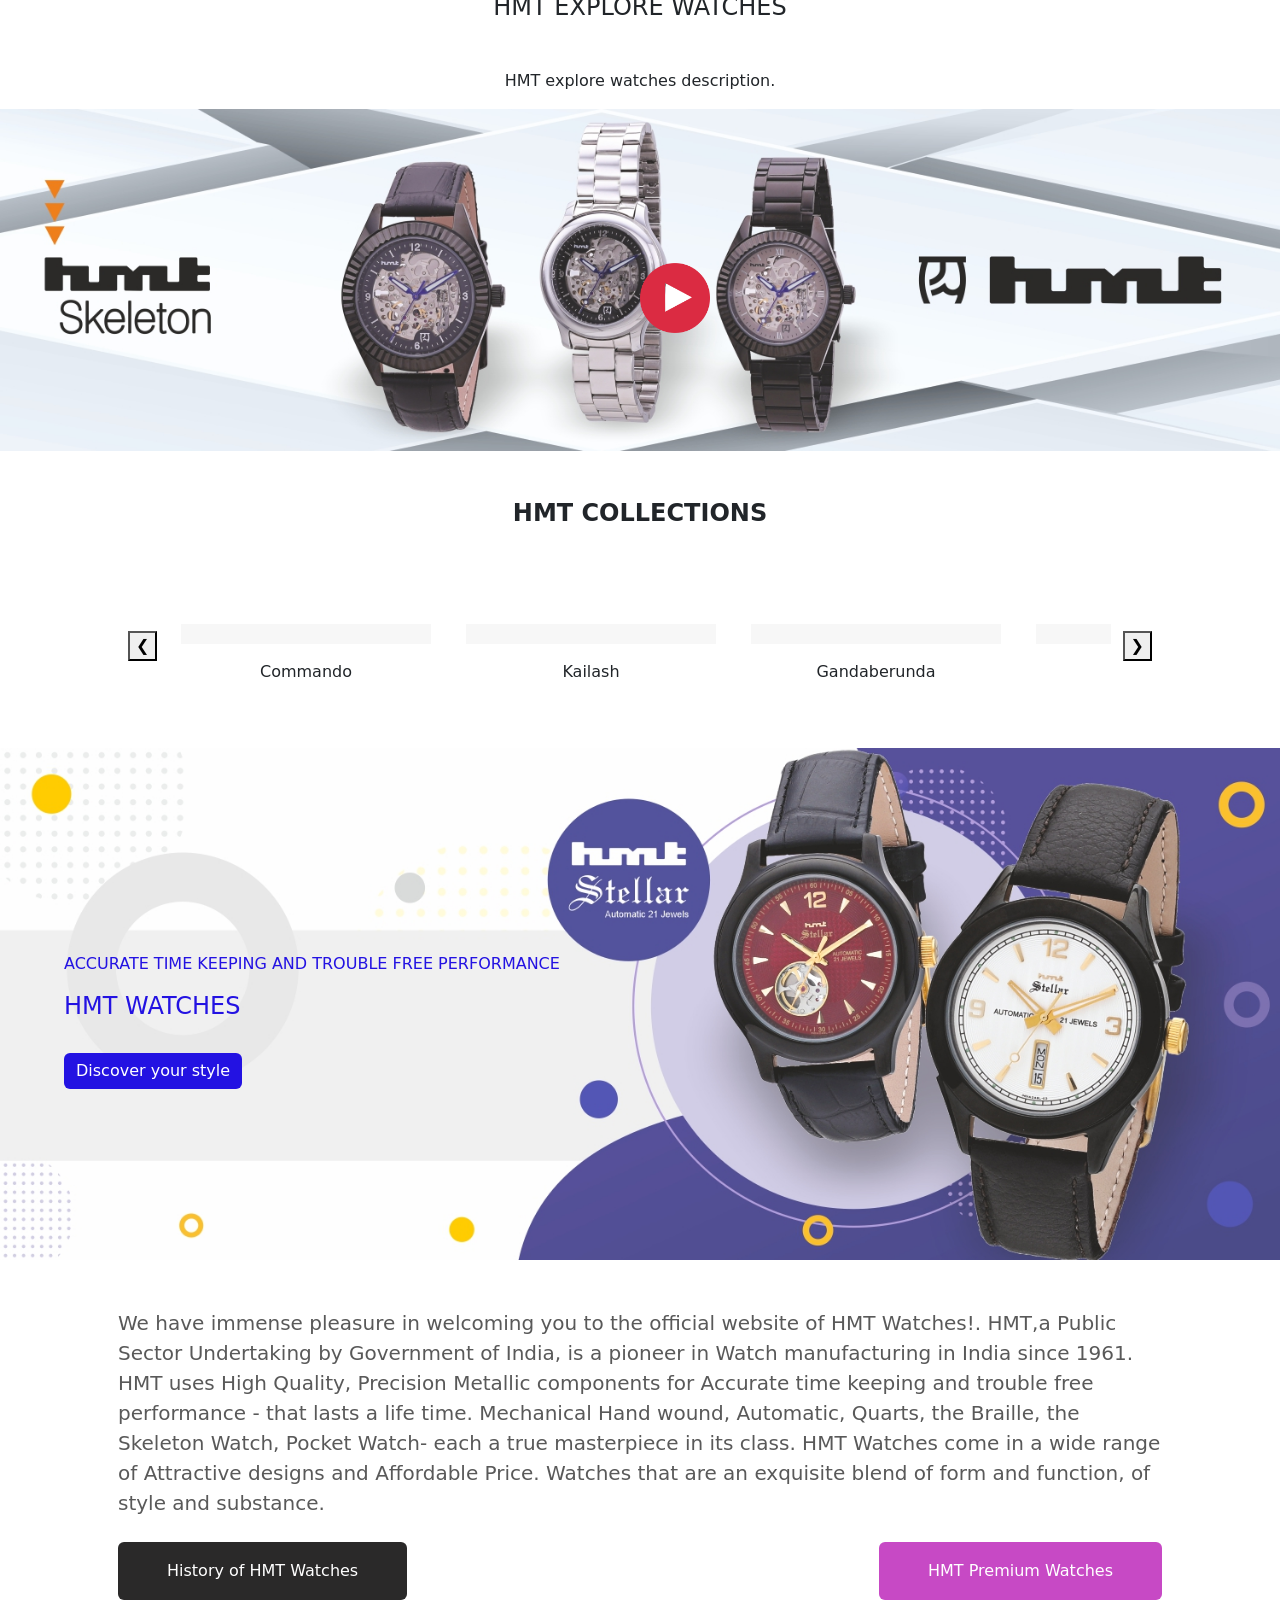
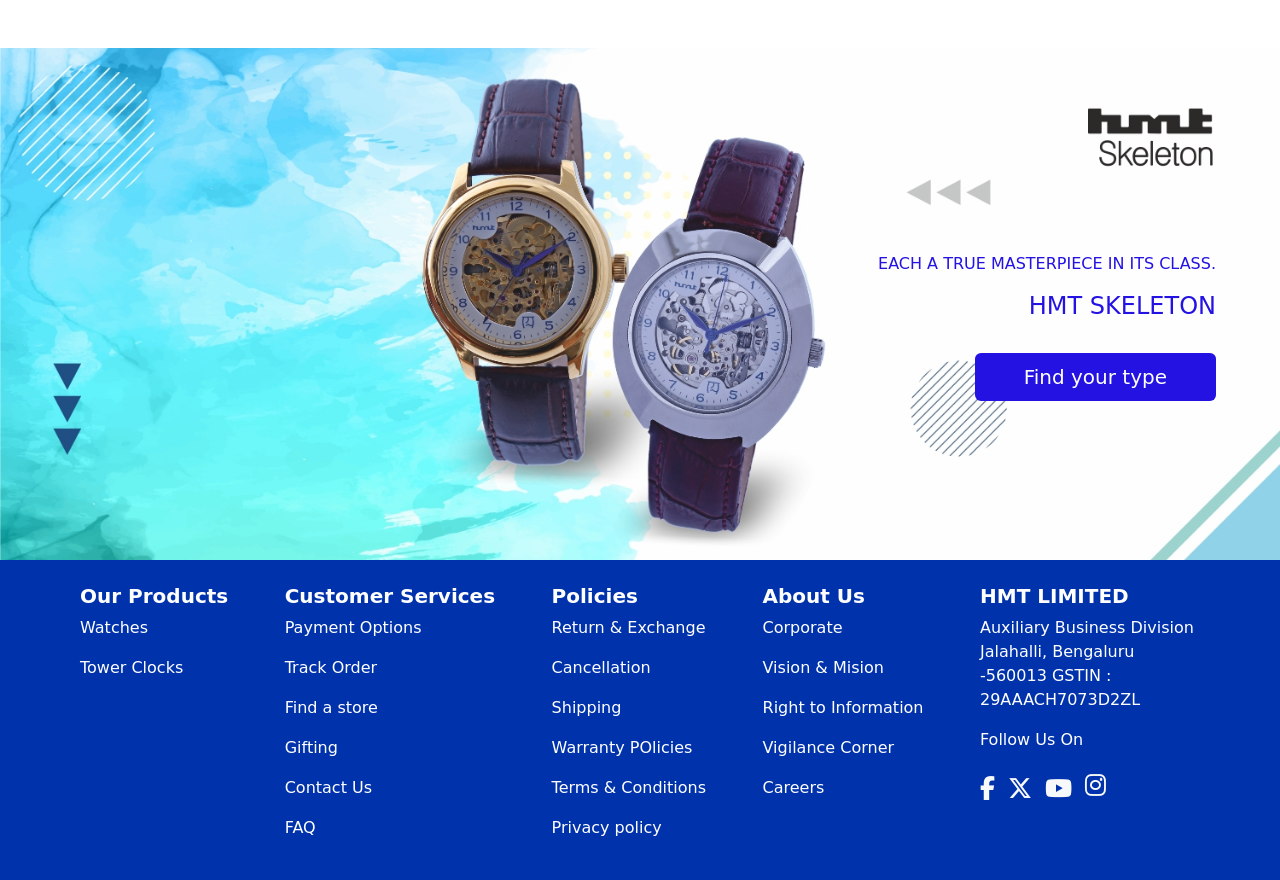
==== commit 955c9210: "Top button feature inprocess" ====
--- a/pages/homepage.html
+++ b/pages/homepage.html
@@ -1,4 +1,4 @@
-<!-- Hours I spent on this project - 6hours -->
+<!-- Hours I spent on this project - 8.5hours -->
 <!-- Hours you spent on this project - 0hours
  pls update the time -->
 
@@ -9,7 +9,7 @@
     <meta name="viewport" content="width=device-width, initial-scale=1.0">
     <title>HMT-Bootstrap</title>
     <link rel="stylesheet" href="/styles/style.css">
-    
+    <link rel="stylesheet" href="https://cdnjs.cloudflare.com/ajax/libs/font-awesome/6.7.2/css/all.min.css">
     <link href="https://cdn.jsdelivr.net/npm/bootstrap@5.3.8/dist/css/bootstrap.min.css" rel="stylesheet" integrity="sha384-sRIl4kxILFvY47J16cr9ZwB07vP4J8+LH7qKQnuqkuIAvNWLzeN8tE5YBujZqJLB" crossorigin="anonymous">
 </head>
 <body>
@@ -36,14 +36,43 @@
             </div>
         </div>
     </div>
-    <div class="navbar px-4 d-flex gap-5 shadow fw-bold sticky-top bg-white">
-        <P>WATCHES</P>
-        <P>TOWER CLOCK</P>
-        <p>GIFTING</p>
+    <div class="navbar px-4 d-flex shadow fw-bold sticky-top bg-white">
+        <button class="menu text-dark"><i class="fa-solid fa-bars"></i></button>
+        <div class="watch-popup">
+            <P class="left-texts position-relative">WATCHES</P>
+            <div class=" container popup w-50 shadow-lg py-3 px-4 gap-5 position-absolute bg-white rounded-3">
+                <div class="pop-up1">
+                    <h5>SHOP FOR</h5>
+                    <p>Men</p>
+                    <p>Women</p>
+                    <p>Pair</p>
+                    <p>Unisex</p><br><br><br>
+                    <button class="pop-up-bt">View All</button>
+                </div>
+                <div class="pop-up2">
+                    <h5>SHOP BY TYPE</h5>
+                    <p>Quartz</p>
+                    <p>Automatic</p>
+                    <p>Mechanical</p><br><br><br><br>
+                    <button type="button" class=" pop-up-bt">View All</button>
+                </div>
+                <div class="pop-up3">
+                    <h5>SHOP BY COLLECTIONS</h5>
+                    <p>Stellar</p>  
+                    <p>Plus</p>
+                    <p>Vihaan</p>
+                    <p>Amrut</p>
+                    <p>Sona</p><br><br>
+                    <button class="pop-up-bt">View All</button>
+                </div>
+            </div>
+        </div>
+        <P class="left-texts">TOWER CLOCK</P>
+        <p class="left-texts">GIFTING</p>
         <img src="/icons/logo.png" alt="logo" style="width: 150px; height: 31px;">
-        <p>ABOUT US</p>
-        <p>CONTACT US</p>
-        <p>STORE LOCATOR</p>
+        <p class="right-texts">ABOUT US</p>
+        <p class="right-texts">CONTACT US</p>
+        <p class="right-texts">STORE LOCATOR</p>
         <img src="/icons/search.png" alt="search" id="icons" style="width: 30px; height: 30px;" >
     </div>
 
@@ -277,66 +306,191 @@
     <h4 class=" d-flex justify-content-center mt-5 mb-5"> HMT EXPLORE WATCHES</h4>
     <p class="d-flex justify-content-center">HMT explore watches description.</p>
     <div class="explore position-relative">
-        <img class="" src="/images/image4.jpg" alt="">
+        <img class="w-100" src="/images/image4.jpg" alt="">
         <img class="position-absolute" id="play-button" src="/icons/play-button.png" alt="">
     </div>
     <h4 class="fw-bold d-flex justify-content-center mt-5 mb-5"> HMT COLLECTIONS</h4>
 
-        <div class="container-fluid">
-            <div class="scroll-gallery">
-                <div class="card">
-                    <div class="card-border">
-                        <img src="https://www.hmtwatches.in/storage/app/public/image/collections/24957255544.jpg" alt="">
-                    </div>
-                </div>
-            </div>
-        </div>
-
-
-
-
-
-
-
-<div>sdfasf</div>
-<div>sdfasf</div>
-<div>sdfasf</div>
-<div>sdfasf</div>
-<div>sdfasf</div>
-<div>sdfasf</div>
-<div>sdfasf</div>
-<div>sdfasf</div>
-<div>sdfasf</div>
-<div>sdfasf</div>
-<div>sdfasf</div>
-<div>sdfasf</div>
-<div>sdfasf</div>
-<div>sdfasf</div>
-<div>sdfasf</div>
-
-
-
-
-<div>sdfasf</div>
-
-
-<div>sdfasf</div>
-
-<div>sdfasf</div>
-
-
-
-
-
-
-
-
-
-
-<div>sdfasf</div>
-
-
-<div>sdfasf</div>
+        <div class="container-fluid mb-5 d-flex justify-content-center position-relative">
+            <button class="position-absolute" id="prev3">&#10094;</button>
+            <div class=" container w-75 scroll-gallery-2 mt-5 d-flex justify-content-start overflow-auto ">
+                <!-- Card 1 -->
+                <div class="card border-0">
+                    <div class="cont-border d-flex justify-content-center ">
+                        <img src="https://www.hmtwatches.in/storage/app/public/image/collections/24957255544.jpg" alt="" class="cont-border-img ">
+                    </div>
+                    <div class="card-body">
+                        <p class="card-text text-center ">Commando</p>
+                    </div>
+                </div>
+                <!-- Card 2 -->
+                 <div class="card border-0">
+                    <div class="cont-border d-flex justify-content-center ">
+                        <img src="https://www.hmtwatches.in/storage/app/public/image/collections/271792943788.jpg" alt="" class="cont-border-img ">
+                    </div>
+                    <div class="card-body">
+                        <p class="card-text text-center ">Kailash</p>
+                    </div>
+                </div>
+                <!-- Card 3 -->
+                 <div class="card border-0">
+                    <div class="cont-border d-flex justify-content-center ">
+                        <img src="https://www.hmtwatches.in/storage/app/public/image/collections/2324175928.jpg" alt="" class="cont-border-img ">
+                    </div>
+                    <div class="card-body">
+                        <p class="card-text text-center ">Gandaberunda</p>
+                    </div>
+                </div>
+                <!-- Card 4 -->
+                 <div class="card border-0">
+                    <div class="cont-border d-flex justify-content-center ">
+                        <img src="https://www.hmtwatches.in/storage/app/public/image/collections/021516297734.jpg" alt="" class="cont-border-img ">
+                    </div>
+                    <div class="card-body">
+                        <p class="card-text text-center ">Bahadur</p>
+                    </div>
+                </div>
+                <!-- Card 5 -->
+                 <div class="card border-0">
+                    <div class="cont-border d-flex justify-content-center ">
+                        <img src="https://www.hmtwatches.in/storage/app/public/image/collections/23188544533.png" alt="" class="cont-border-img ">
+                    </div>
+                    <div class="card-body">
+                        <p class="card-text text-center ">Vijay</p>
+                    </div>
+                </div>
+                <!-- Card 6 -->
+                 <div class="card border-0">
+                    <div class="cont-border d-flex justify-content-center ">
+                        <img src="https://www.hmtwatches.in/storage/app/public/image/collections/032125154046.jpg" alt="" class="cont-border-img ">
+                    </div>
+                    <div class="card-body">
+                        <p class="card-text text-center ">Operation Sindoor</p>
+                    </div>
+                </div>
+                <!-- Card 7 -->
+                 <div class="card border-0">
+                    <div class="cont-border d-flex justify-content-center ">
+                        <img src="https://www.hmtwatches.in/storage/app/public/image/collections/28594529980.jpg" alt="" class="cont-border-img ">
+                    </div>
+                    <div class="card-body">
+                        <p class="card-text text-center ">Pilot Automatic</p>
+                    </div>
+                </div>
+                <!-- Card 8 -->
+                 <div class="card border-0">
+                    <div class="cont-border d-flex justify-content-center ">
+                        <img src="https://www.hmtwatches.in/storage/app/public/image/collections/081880758978.jpg" alt="" class="cont-border-img ">
+                    </div>
+                    <div class="card-body">
+                        <p class="card-text text-center ">Vivek</p>
+                    </div>
+                </div>
+                <!-- Card 9 -->
+                 <div class="card border-0">
+                    <div class="cont-border d-flex justify-content-center ">
+                        <img src="https://www.hmtwatches.in/storage/app/public/image/collections/251258350521.jpg" alt="" class="cont-border-img ">
+                    </div>
+                    <div class="card-body">
+                        <p class="card-text text-center ">Jawan Automatic</p>
+                    </div>
+                </div>
+                <!-- Card 10 -->
+                 <div class="card border-0">
+                    <div class="cont-border d-flex justify-content-center ">
+                        <img src="https://www.hmtwatches.in/storage/app/public/image/collections/24447271239.jpg" alt="" class="cont-border-img ">
+                    </div>
+                    <div class="card-body">
+                        <p class="card-text text-center ">Janata Automatic</p>
+                    </div>
+                </div>
+                <button class="position-absolute" id="next3">&#10095;</button>
+            </div>
+        </div>
+        <div class="hmt-stellar position-relative">
+            <img class="w-100" src="/images/htmlcollectionbanner.jpg" alt="">
+            <div class="stellar-cont position-absolute">
+                <p class="stellar-text">ACCURATE TIME KEEPING AND TROUBLE FREE PERFORMANCE</p>
+                <h4 class="stellar-text">HMT WATCHES</h4>
+                <button class="btn mt-4 text-white" id="stellar-btn" type="button">Discover your style</button>
+            </div>
+        </div>
+        <!-- LEAD TEXT -->
+         <div class=" container text-cont  px-5 pt-5 justify-text fs-5">
+            <p>We have immense pleasure in welcoming you to the official website of HMT Watches!.
+                 HMT,a Public Sector Undertaking by Government of India, is a pioneer in Watch manufacturing in India since 1961.
+                 HMT uses High Quality, Precision Metallic components for Accurate time keeping and trouble free performance - that lasts a life time. 
+                 Mechanical Hand wound, Automatic, Quarts, the Braille, the Skeleton Watch, Pocket Watch- each a true masterpiece in its class. 
+                 HMT Watches come in a wide range of Attractive designs and Affordable Price. Watches that are an exquisite blend of form and function, of style and substance.
+            </p>
+            <div class="btn-cont mt-4 d-flex justify-content-between">
+                <button class=" btn px-5 py-3" id="text-btn1" type="button">History of HMT Watches</button>
+                <button class=" btn px-5 py-3 text-white" id="text-btn2" type="button">HMT Premium Watches</button>
+            </div>
+         </div>
+
+         <!-- end banner -->
+          <div class="end-banner position-relative mt-5">
+            <img class="w-100" src="/images/endbanner.jpg" alt="">
+            <div class="end-banner-cont position-absolute">
+                <p class="end-b-text">EACH A TRUE MASTERPIECE IN ITS CLASS.</p>
+                <h4 class="end-b-text">HMT SKELETON</h4>
+                <button class="btn mt-4 px-5 py-2 fs-5 text-white" id="end-b-btn">Find your type</button>
+            </div>
+          </div>
+
+          <!-- Footer -->
+           <footer  style="background-color: #0033AB;" >
+            <div class="d-flex flex-wrap justify-content-between py-4" style="margin-left: 80px ;">
+                <div class="prods">
+                    <h4 class="lead fw-bold text-white">Our Products</h4>
+                    <p class="text-white mt-2">Watches</p>
+                    <p class="text-white">Tower Clocks</p>
+                </div>
+                <div class="cust_services">
+                    <h4 class="lead fw-bold text-white">Customer Services</h4>
+                    <p class="text-white mt-2">Payment Options</p>
+                    <p class="text-white">Track Order</p>
+                    <p class="text-white">Find a store</p>
+                    <p class="text-white">Gifting</p>
+                    <p class="text-white">Contact Us</p>
+                    <p class="text-white">FAQ</p>
+                </div>
+                <div class="policies">
+                    <h4 class="lead fw-bold text-white">Policies</h4>
+                    <p class="text-white mt-2">Return & Exchange</p>
+                    <p class="text-white">Cancellation</p>
+                    <p class="text-white">Shipping</p>
+                    <p class="text-white">Warranty POlicies</p>
+                    <p class="text-white">Terms & Conditions</p>
+                    <p class="text-white">Privacy policy</p>
+                </div>
+                <div class="abt-us">
+                    <h4 class="lead fw-bold text-white">About Us</h4>
+                    <p class="text-white mt-2">Corporate</p>
+                    <p class="text-white">Vision & Mision</p>
+                    <p class="text-white">Right to Information</p>
+                    <p class="text-white">Vigilance Corner</p>
+                    <p class="text-white">Careers</p>
+                </div>
+                <div class="htm-limited w-25">
+                    <h4 class="lead fw-bold text-white">HMT LIMITED</h4>
+                    <p class="text-white mt-2 w-75">Auxiliary Business Division
+                        Jalahalli, Bengaluru -560013
+                        GSTIN : 29AAACH7073D2ZL</p>
+                    <p class="text-white">Follow Us On</p>
+                    <a href="" class="text-light me-2"><i class="fa-brands fa-facebook-f fa-xl"></i></a>
+                    <a href=""class="text-light me-2"><i class="fa-brands fa-x-twitter fa-xl"></i></a>
+                    <a href=""class="text-light me-2"><i class="fa-brands fa-youtube fa-xl"></i></a>
+                    <a href=""class="text-light fs-4 "><i class="fa-brands fa-instagram"></i></a>
+                </div>
+ 
+            </div>
+        </footer>
+
+        <div class="box d-none position-fixed bg-dark text-white px-4 py-4">
+            TOP
+        </div>
 
 <script src="https://cdn.jsdelivr.net/npm/bootstrap@5.3.7/dist/js/bootstrap.bundle.min.js"></script>
 <script src="/scripts/script.js"></script>
--- a/styles/style.css
+++ b/styles/style.css
@@ -1,3 +1,7 @@
+body{
+    position: relative;
+}
+
 .nav1{
     background-color: #2312e2;
     min-height: 50px;
@@ -19,8 +23,18 @@
 .option{
     color: grey;
 }
-
+.scroll-gallery
+{
+    gap: 35px;
+}
 .scroll-gallery::-webkit-scrollbar{
+    display: none;
+}
+.scroll-gallery-2
+{
+    gap: 35px;
+}
+.scroll-gallery-2::-webkit-scrollbar{
     display: none;
 }
 .card{
@@ -28,22 +42,11 @@
     height: 315px;
     flex-shrink: 0;
 }
-/* .watch-btns
-{
-    opacity: 0;
-    transition: 0.5s ease;
-} */
 .cont-btn{
     opacity: 0;
     visibility: hidden;
     transition: 0.3s ease;
 }
-/* 
-.card:hover .cont-btn
-{
-    cursor: pointer;
-    opacity: 1;
-} */
  .card:hover .cont-btn{
     opacity:1;
     visibility:visible;
@@ -56,7 +59,6 @@
     
 
 }
-
 .cont-border-img{
     width: 100%;
     height: auto;
@@ -64,6 +66,7 @@
 
 .cont-border-img:hover{
     transform: scale(1.5);
+    transition: 1s ease;
 }
 .cart-img{
     /* width: 50%;
@@ -93,3 +96,140 @@
     top: 45%;
     left: 50%;
 }
+
+#prev3{
+    top: 45%;
+    left: 10%;
+    z-index: 10;
+}
+#next3{
+    top: 45%;
+    right: 10%;
+    z-index: 10;
+    /* transform: translate(-20,-20); */
+}
+
+.stellar-cont{
+    top:40%;
+    left: 5%;
+}
+#stellar-btn{
+    background-color: #2312e2;
+    /* color: white; */
+    border: none;
+}
+.stellar-text{
+    color: #2312e2;
+}
+.text-cont{
+    color: #595959;
+}
+#text-btn1{
+    background-color: #2a2929;
+    color: white;
+    transition: 0.5s ease;
+}
+#text-btn1:hover{
+    background-color:white;
+    color: black;
+    border: 2px #000000 solid;
+
+}
+#text-btn2{
+    background-color: #c749c5;
+}
+#text-btn2:hover{
+    background-color: #6b40b1;
+}
+.end-banner-cont{
+    top: 40%;
+    right: 5%;
+    text-align: right;
+}
+#end-b-btn{
+    background-color: #2312e2;
+}
+.end-b-text{
+    color: #2312e2;
+}
+
+.box{
+    bottom: 5%;
+    right: 2%;
+}
+.box:hover{
+    cursor: pointer;
+}
+
+/* menu pop up */
+
+.menu{
+    display: none;
+}
+
+.show-menu{
+    display: block;
+}
+
+.hide-nav{
+    display: none;
+}
+/* .menu{
+    opacity:0;
+}
+
+.show-menu{
+    opacity:1;
+}
+
+.hide-nav{
+    opacity:0;
+    
+} */
+
+.popup{
+    display: none;
+}
+.watch-popup:hover .popup{
+    /* bottom: 50%; */
+    left: 2%;
+    display: flex;
+}
+.pop-up-bt{
+    background-color: #2312e2;
+    color: white;
+    border: none;
+}
+.pop-up1 p{
+    font-weight: lighter;
+}
+.pop-up2 p{
+    font-weight: lighter;
+}
+.pop-up3 p{
+    font-weight: lighter;
+}
+
+/* top button */
+.box{
+    bottom: 30px;
+    right: 30px;
+    border-radius: 10px;
+    cursor: pointer;
+
+    opacity: 0;
+    visibility: hidden;
+
+    transition: 0.3s ease;
+}
+
+.box-active{
+    opacity: 1;
+    visibility: visible;
+}
+
+
+/* media queries */
+ @media (min-width:850px) and (max-width:1114px){
+
+ }
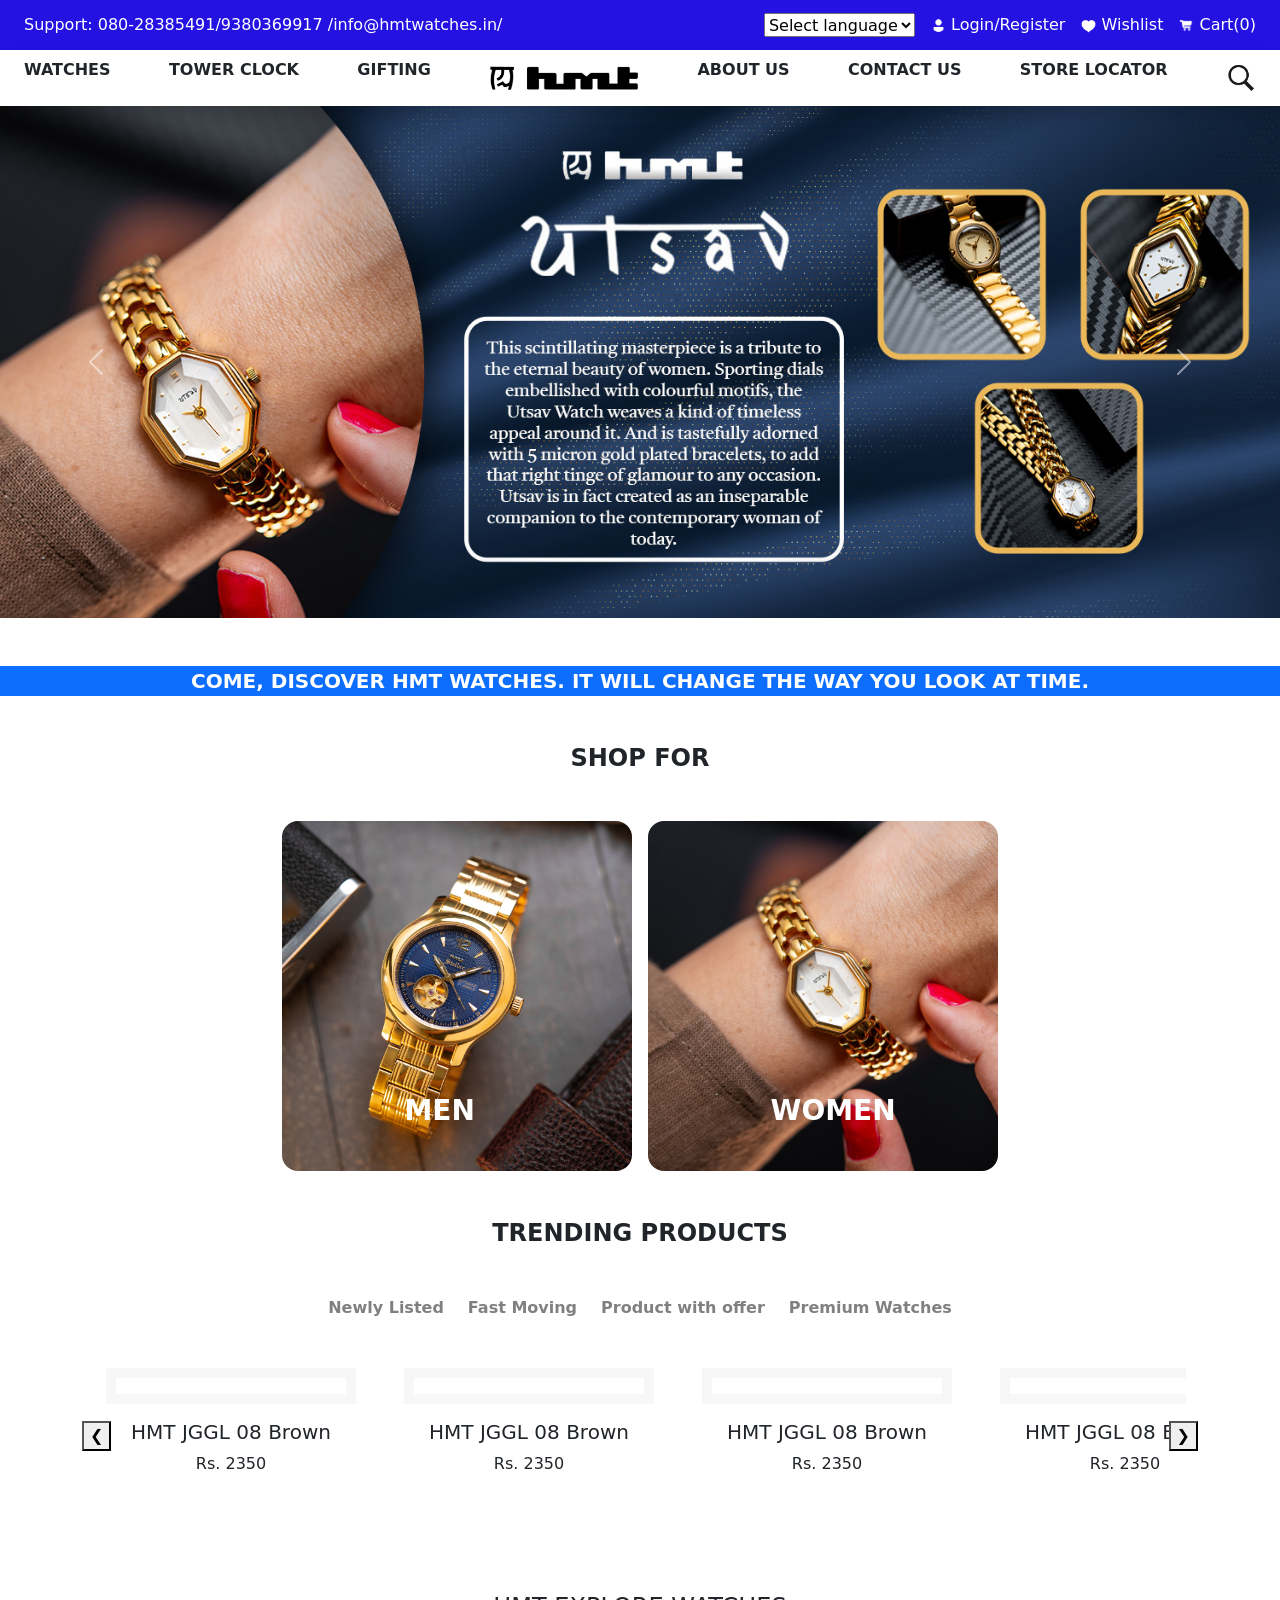
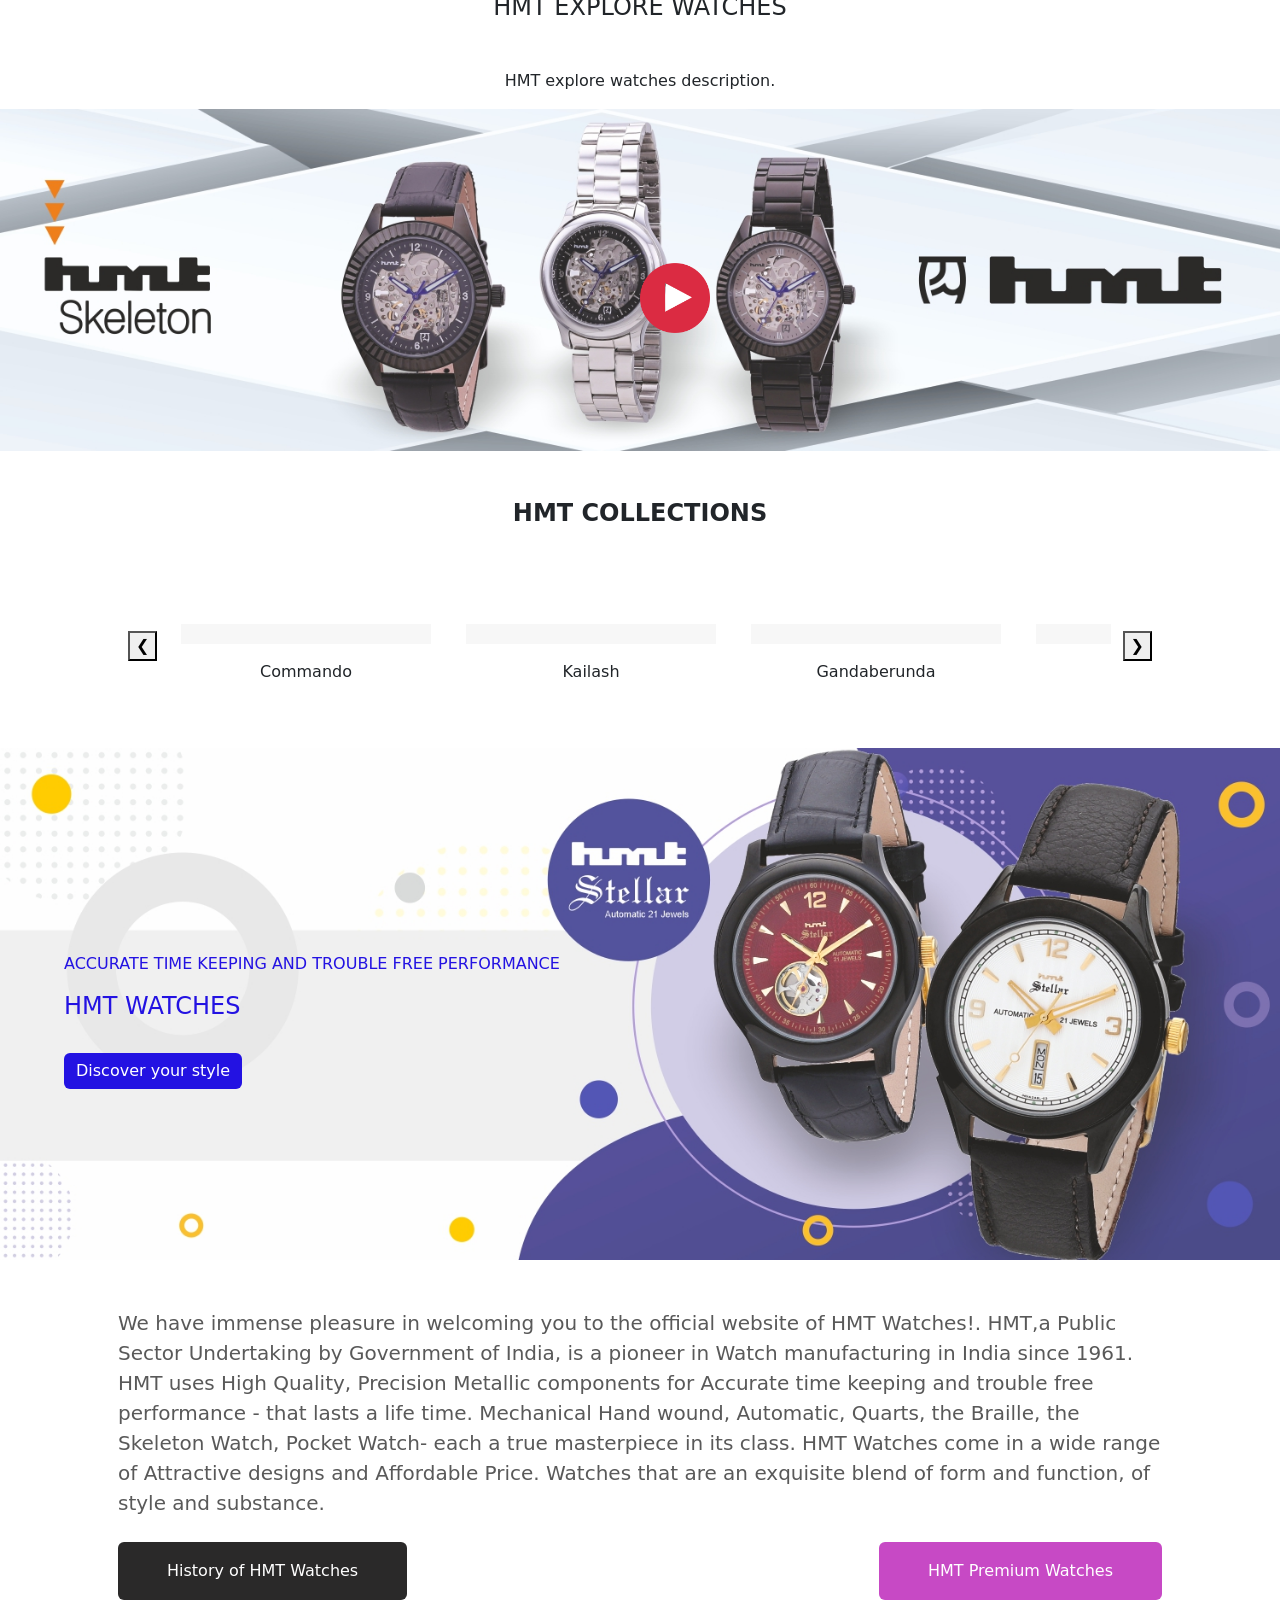
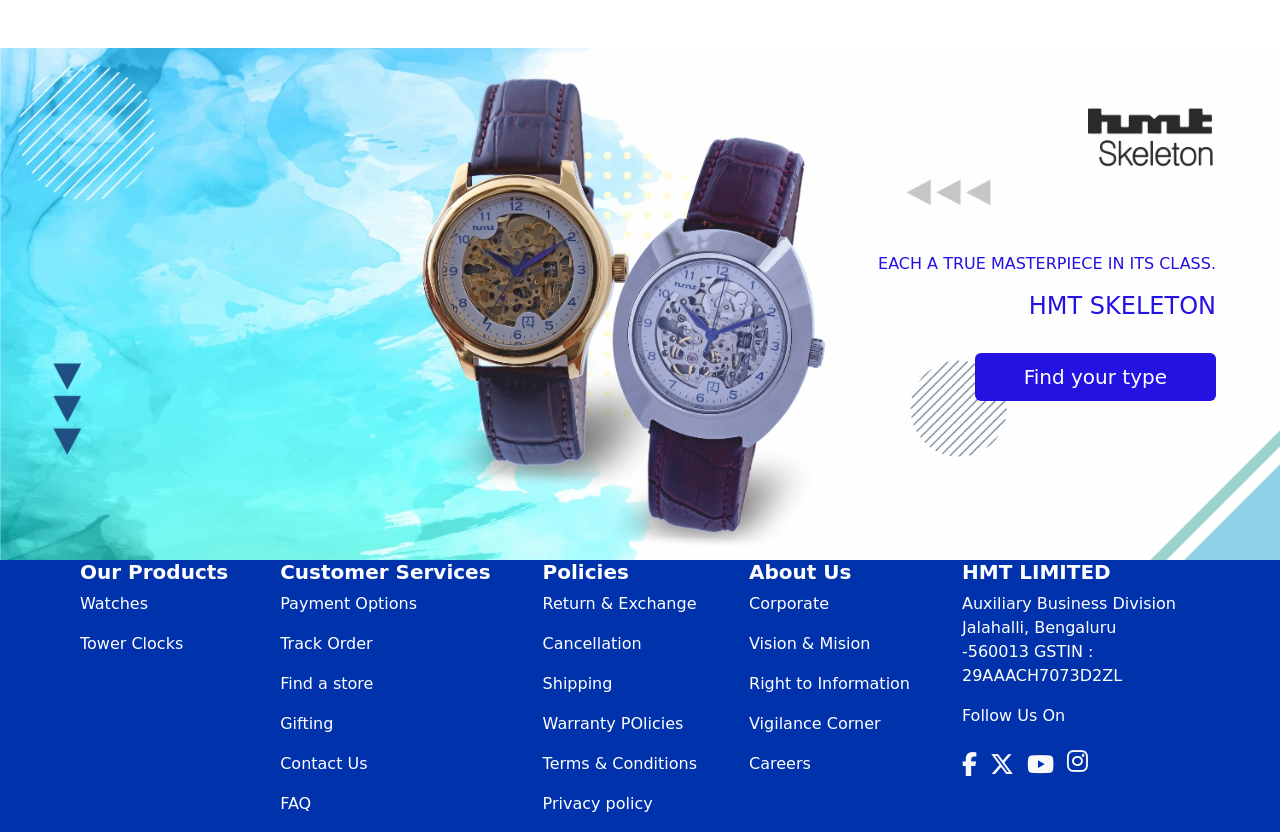
==== commit 78ec9c2d: "Responsiveness done" ====
--- a/pages/homepage.html
+++ b/pages/homepage.html
@@ -15,6 +15,7 @@
 <body>
     <div class="navbar nav1  d-flex flex-wrap">
         <div class="support text-white px-4">Support: 080-28385491/9380369917 /info@hmtwatches.in/</div>
+        <div class="support2 d-none text-white px-4">Support</div>
         <div class="cont px-4">
             <div class="options d-flex gap-3 text-white">
                 <select name="language" id="language">
@@ -74,6 +75,7 @@
         <p class="right-texts">CONTACT US</p>
         <p class="right-texts">STORE LOCATOR</p>
         <img src="/icons/search.png" alt="search" id="icons" style="width: 30px; height: 30px;" >
+        <!-- <button class=" menu text-dark"><i class="fa-solid fa-bars"></i></button>     -->
     </div>
 
     <div class="carousel slide" id="carouselExampleAutoplaying" data-bs-ride="carousel">
@@ -113,8 +115,14 @@
         <h4 class="fw-bold d-flex justify-content-center mt-5 mb-5">SHOP FOR</h4>
     </div>
     <div class="img-cont d-flex flex-wrap justify-content-center gap-3">
-        <img src="/images/men.jpg" alt="Men watch image" id="watch-men" class="rounded-4">
-        <img src="/images/women.jpg" alt="Women watch image" id="watch-women" class="rounded-4">
+        <div class="men position-relative">
+            <img src="/images/men.jpg" alt="Men watch image" id="watch-men" class="rounded-4">
+            <h3 class="text-white fw-bold position-absolute">MEN</h3>
+        </div>
+        <div class="women position-relative">
+            <img src="/images/women.jpg" alt="Women watch image" id="watch-women" class="rounded-4">
+            <h3 class="text-white fw-bold position-absolute">WOMEN</h3>
+        </div>
     </div>
 
     <div class="container">
@@ -441,7 +449,7 @@
 
           <!-- Footer -->
            <footer  style="background-color: #0033AB;" >
-            <div class="d-flex flex-wrap justify-content-between py-4" style="margin-left: 80px ;">
+            <div class="d-flex flex-wrap justify-content-between  pe-4" style="margin-left: 80px ;">
                 <div class="prods">
                     <h4 class="lead fw-bold text-white">Our Products</h4>
                     <p class="text-white mt-2">Watches</p>
@@ -488,7 +496,7 @@
             </div>
         </footer>
 
-        <div class="box d-none position-fixed bg-dark text-white px-4 py-4">
+        <div class="box position-fixed bg-dark text-white px-4 py-4">
             TOP
         </div>
 
--- a/styles/style.css
+++ b/styles/style.css
@@ -1,7 +1,9 @@
-body{
+/* body{
     position: relative;
-}
-
+} */
+/* *{
+    outline: 1px solid red;
+} */
 .nav1{
     background-color: #2312e2;
     min-height: 50px;
@@ -19,6 +21,15 @@
 #watch-women{
     max-width: 350px;
     
+}
+.men h3{
+    bottom: 10%;
+    left: 35%;
+    
+}
+.women h3{
+    bottom: 10%;
+    left: 35%;
 }
 .option{
     color: grey;
@@ -174,18 +185,6 @@
 .hide-nav{
     display: none;
 }
-/* .menu{
-    opacity:0;
-}
-
-.show-menu{
-    opacity:1;
-}
-
-.hide-nav{
-    opacity:0;
-    
-} */
 
 .popup{
     display: none;
@@ -216,7 +215,7 @@
     right: 30px;
     border-radius: 10px;
     cursor: pointer;
-
+    z-index: 20;
     opacity: 0;
     visibility: hidden;
 
@@ -230,6 +229,35 @@
 
 
 /* media queries */
- @media (min-width:850px) and (max-width:1114px){
-
+ @media (min-width:425px) and (max-width:850px){
+    .left-texts{
+        display: none;
+    }
+    .right-texts{
+        display: none;
+    }
+    .menu{
+        display: block;
+    }
+    #play-button{
+        display: none;
+    }
+    .stellar-cont{
+        display: none;
+    }
+    .btn-cont{
+        display: flex;
+        flex-wrap:wrap;
+        justify-content: center;
+        gap: 20px;
+    }
+    .end-banner-cont{
+        display: none;
+    }
+    .support{
+        display: none;
+    }
+    .support2{
+        display: flex;
+    }
  }
